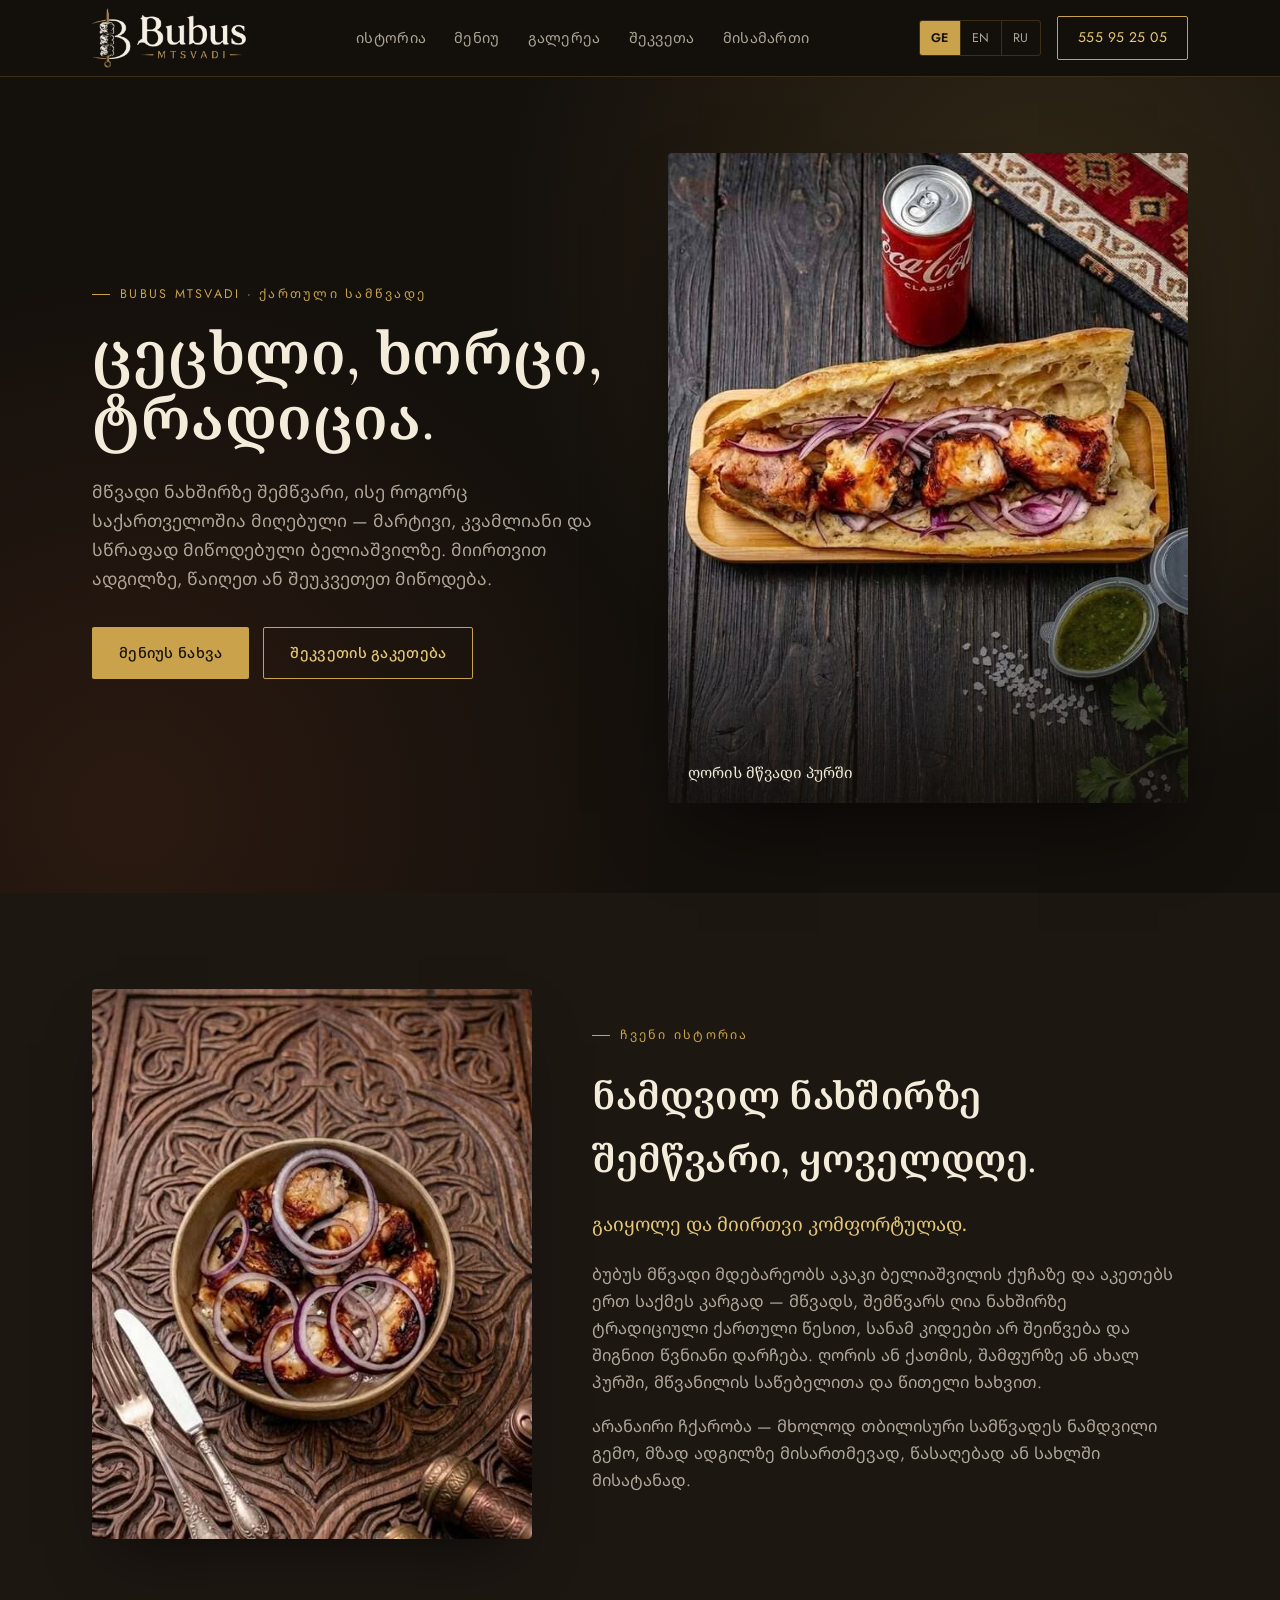
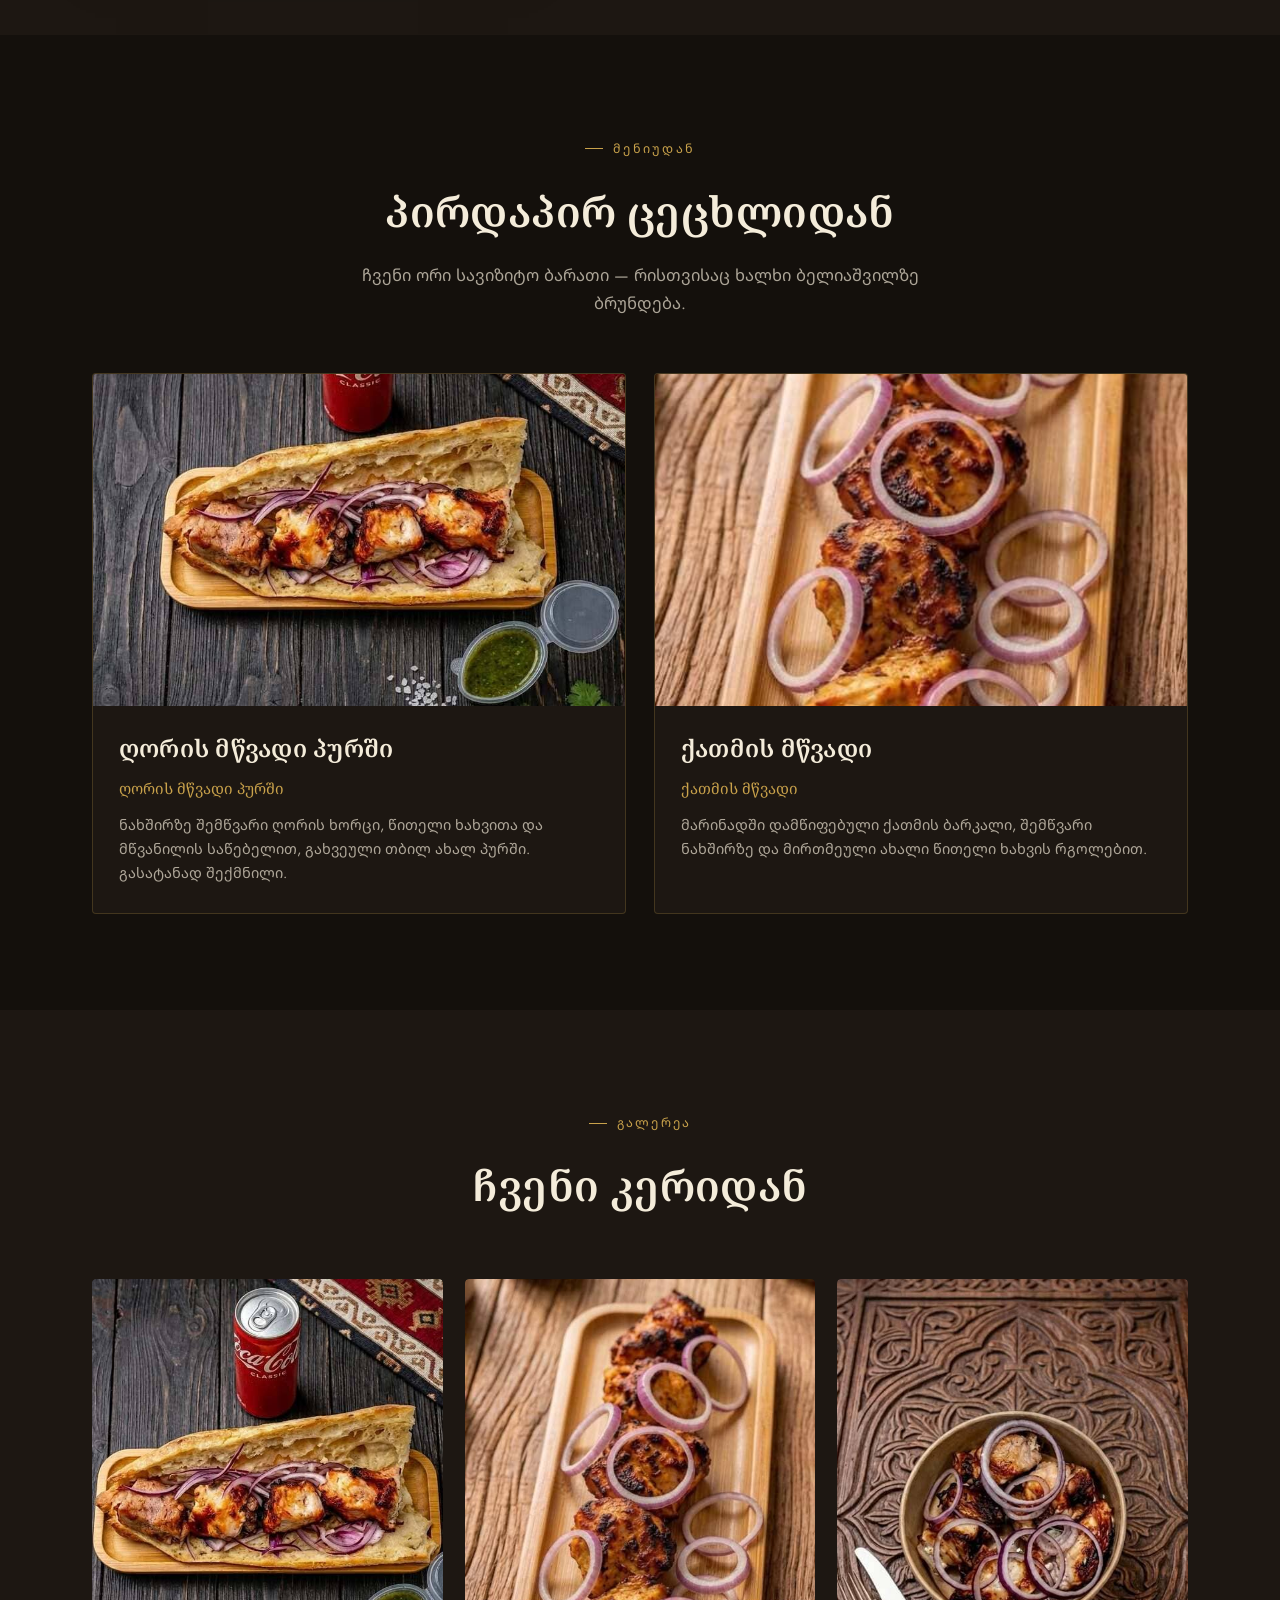
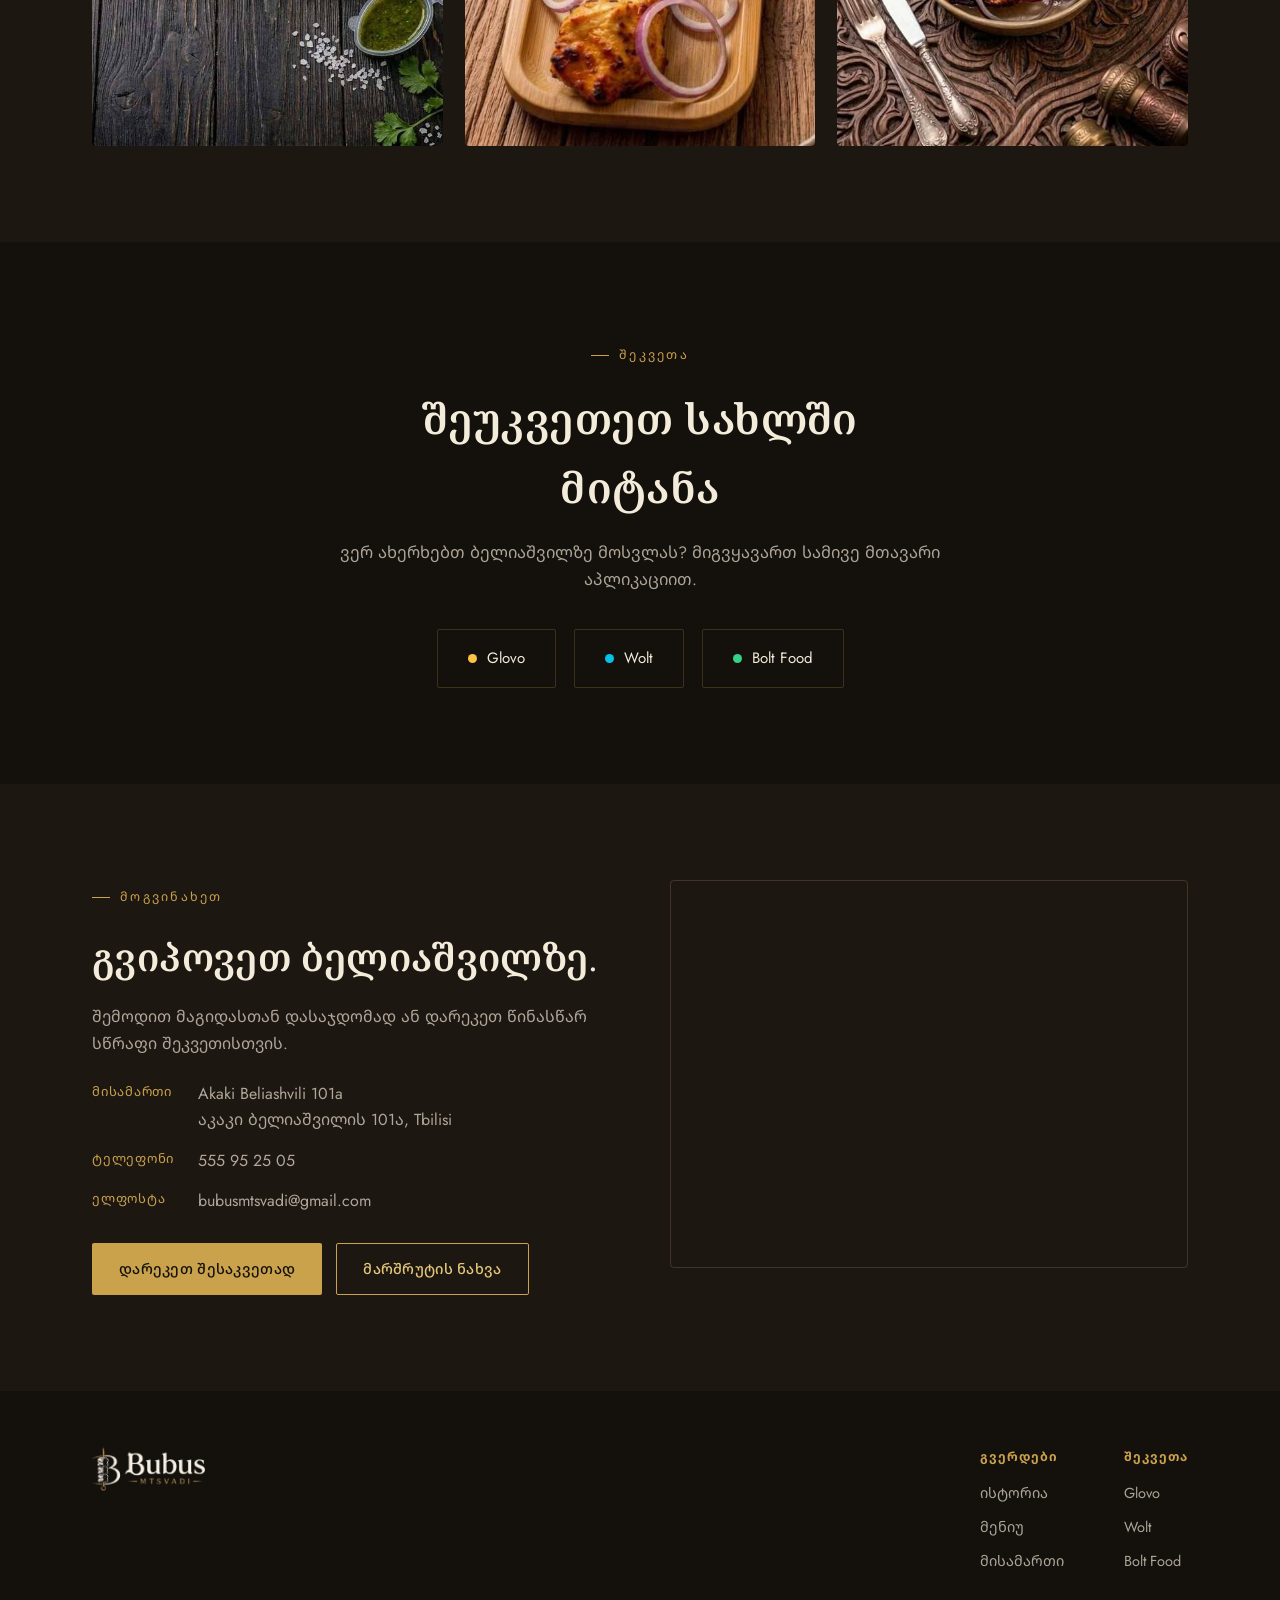
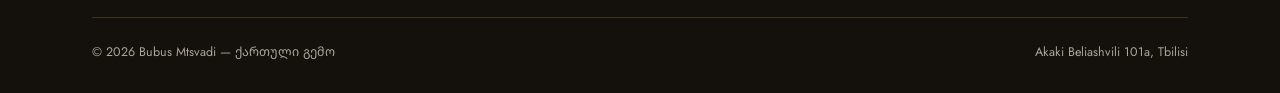
==== index.html @ 56046c8c "done changes 1" ====
<!DOCTYPE html>
<html lang="ka">
<head>
<meta charset="UTF-8">
<meta name="viewport" content="width=device-width, initial-scale=1.0">

<title>ბუბუს მწვადი — ქართული სამწვადე თბილისში | ბელიაშვილი</title>
<meta name="description" content="ბუბუს მწვადი — ნახშირზე შემწვარი ღორის და ქათმის მწვადი აკაკი ბელიაშვილის ქუჩაზე, თბილისში. შეკვეთა Glovo, Wolt და Bolt Food-ით.">
<link rel="canonical" href="https://bubusmtsvadi.ge/">

<!-- hreflang: tells Google which page serves which language for this business -->
<link rel="alternate" hreflang="ka" href="https://bubusmtsvadi.ge/">
<link rel="alternate" hreflang="en" href="https://bubusmtsvadi.ge/en.html">
<link rel="alternate" hreflang="ru" href="https://bubusmtsvadi.ge/ru.html">
<link rel="alternate" hreflang="x-default" href="https://bubusmtsvadi.ge/">

<meta property="og:type" content="restaurant">
<meta property="og:site_name" content="Bubus Mtsvadi">
<meta property="og:title" content="ბუბუს მწვადი — ქართული სამწვადე თბილისში | ბელიაშვილი">
<meta property="og:description" content="ბუბუს მწვადი — ნახშირზე შემწვარი ღორის და ქათმის მწვადი აკაკი ბელიაშვილის ქუჩაზე, თბილისში. შეკვეთა Glovo, Wolt და Bolt Food-ით.">
<meta property="og:image" content="images/mtsvadi-bread.jpg">
<meta property="og:url" content="https://bubusmtsvadi.ge/">
<meta property="og:locale" content="ka_GE">

<meta name="geo.region" content="GE-TB">
<meta name="geo.placename" content="Tbilisi">
<meta name="geo.position" content="41.772300;44.779673">
<meta name="ICBM" content="41.772300, 44.779673">

<link rel="preconnect" href="https://fonts.googleapis.com">
<link href="https://fonts.googleapis.com/css2?family=Cormorant+Garamond:ital,wght@0,400;0,500;0,600;1,500&family=Noto+Serif+Georgian:wght@400;600;700&family=Jost:wght@400;500;600&family=Noto+Sans+Georgian:wght@400;500;600&display=swap" rel="stylesheet">
<link rel="stylesheet" href="style.css">

<script type="application/ld+json">
{
  "@context": "https://schema.org",
  "@type": "Restaurant",
  "name": "Bubus Mtsvadi",
  "alternateName": ["ბუბუს მწვადი", "Бубус Мцвади"],
  "image": "images/mtsvadi-bread.jpg",
  "logo": "images/logo-dark.png",
  "servesCuisine": "Georgian",
  "priceRange": "$$",
  "telephone": "+995555952505",
  "email": "bubusmtsvadi@gmail.com",
  "address": {
    "@type": "PostalAddress",
    "streetAddress": "Akaki Beliashvili 101a",
    "addressLocality": "Tbilisi",
    "addressCountry": "GE"
  },
  "geo": {
    "@type": "GeoCoordinates",
    "latitude": 41.772300,
    "longitude": 44.779673
  },
  "hasMap": "https://maps.app.goo.gl/jyAPs7F5S4fDX3fc8",
  "menu": "https://bubusmtsvadi.ge/#menu",
  "acceptsReservations": "True",
  "inLanguage": "ka"
}
</script>
</head>
<body>

<header>
  <nav>
    <div class="brand">
      <img src="images/logo-dark.png" alt="Bubus Mtsvadi">
    </div>
    <div class="nav-links">
      <a href="#story">ისტორია</a>
      <a href="#menu">მენიუ</a>
      <a href="#gallery">გალერეა</a>
      <a href="#delivery">შეკვეთა</a>
      <a href="#visit">მისამართი</a>
    </div>
    <div class="nav-right">
      <div class="lang-switch" role="group" aria-label="Language">
        <a href="index.html" class="active">GE</a>
        <a href="en.html" class="">EN</a>
        <a href="ru.html" class="">RU</a>
      </div>
      <a href="tel:+995555952505" class="nav-phone">555 95 25 05</a>
    </div>
  </nav>
</header>

<section class="hero">
  <div class="wrap hero-inner">
    <div>
      <span class="eyebrow">Bubus Mtsvadi · ქართული სამწვადე</span>
      <h1>ცეცხლი, ხორცი,<br>ტრადიცია.</h1>
      <p class="lead">მწვადი ნახშირზე შემწვარი, ისე როგორც საქართველოშია მიღებული — მარტივი, კვამლიანი და სწრაფად მიწოდებული ბელიაშვილზე. მიირთვით ადგილზე, წაიღეთ ან შეუკვეთეთ მიწოდება.</p>
      <div class="hero-actions">
        <a href="#menu" class="btn btn-primary">მენიუს ნახვა</a>
        <a href="#delivery" class="btn btn-ghost">შეკვეთის გაკეთება</a>
      </div>
    </div>
    <div class="hero-photo">
      <img src="images/mtsvadi-bread.jpg" alt="Pork mtsvadi served in fresh bread with herb sauce">
      <div class="cap">ღორის მწვადი პურში</div>
    </div>
  </div>
</section>

<section class="story" id="story">
  <div class="wrap story-inner">
    <div class="story-art">
      <img src="images/mtsvadi-bowl.jpg" alt="Grilled mtsvadi served with red onion">
    </div>
    <div class="story-text">
      <span class="eyebrow">ჩვენი ისტორია</span>
      <h2 style="font-size:clamp(28px,3.2vw,38px); margin-bottom:18px;">ნამდვილ ნახშირზე შემწვარი, ყოველდღე.</h2>
      <p class="ka-line">გაიყოლე და მიირთვი კომფორტულად.</p>
      <p>ბუბუს მწვადი მდებარეობს აკაკი ბელიაშვილის ქუჩაზე და აკეთებს ერთ საქმეს კარგად — მწვადს, შემწვარს ღია ნახშირზე ტრადიციული ქართული წესით, სანამ კიდეები არ შეიწვება და შიგნით წვნიანი დარჩება. ღორის ან ქათმის, შამფურზე ან ახალ პურში, მწვანილის საწებელითა და წითელი ხახვით.</p>
      <p>არანაირი ჩქარობა — მხოლოდ თბილისური სამწვადეს ნამდვილი გემო, მზად ადგილზე მისართმევად, წასაღებად ან სახლში მისატანად.</p>
    </div>
  </div>
</section>

<section id="menu">
  <div class="wrap">
    <div class="section-head">
      <span class="eyebrow">მენიუდან</span>
      <h2>პირდაპირ ცეცხლიდან</h2>
      <p>ჩვენი ორი სავიზიტო ბარათი — რისთვისაც ხალხი ბელიაშვილზე ბრუნდება.</p>
    </div>
    <div class="menu-grid">
      <div class="menu-card">
        <img src="images/mtsvadi-bread.jpg" alt="Pork mtsvadi in fresh bread">
        <div class="menu-card-body">
          <h3>ღორის მწვადი პურში</h3>
          <span class="ka">ღორის მწვადი პურში</span>
          <p>ნახშირზე შემწვარი ღორის ხორცი, წითელი ხახვითა და მწვანილის საწებელით, გახვეული თბილ ახალ პურში. გასატანად შექმნილი.</p>
        </div>
      </div>
      <div class="menu-card">
        <img src="images/mtsvadi-platter.jpg" alt="Chicken mtsvadi platter with red onion">
        <div class="menu-card-body">
          <h3>ქათმის მწვადი</h3>
          <span class="ka">ქათმის მწვადი</span>
          <p>მარინადში დამწიფებული ქათმის ბარკალი, შემწვარი ნახშირზე და მირთმეული ახალი წითელი ხახვის რგოლებით.</p>
        </div>
      </div>
    </div>
  </div>
</section>

<section class="gallery" id="gallery">
  <div class="wrap">
    <div class="section-head">
      <span class="eyebrow">გალერეა</span>
      <h2>ჩვენი კერიდან</h2>
    </div>
    <div class="gallery-grid">
      <a href="images/mtsvadi-bread.jpg" target="_blank" rel="noopener"><img src="images/mtsvadi-bread.jpg" alt="Pork mtsvadi sandwich"></a>
      <a href="images/mtsvadi-platter.jpg" target="_blank" rel="noopener"><img src="images/mtsvadi-platter.jpg" alt="Chicken mtsvadi platter"></a>
      <a href="images/mtsvadi-bowl.jpg" target="_blank" rel="noopener"><img src="images/mtsvadi-bowl.jpg" alt="Mtsvadi bowl with red onion"></a>
    </div>
  </div>
</section>

<section id="delivery">
  <div class="wrap delivery-inner">
    <div class="section-head" style="margin-bottom:0;">
      <span class="eyebrow">შეკვეთა</span>
      <h2>შეუკვეთეთ სახლში მიტანა</h2>
      <p>ვერ ახერხებთ ბელიაშვილზე მოსვლას? მიგვყავართ სამივე მთავარი აპლიკაციით.</p>
    </div>
    <div class="delivery-apps">
      <a target="_blank" href="https://glovoapp.com/ka/ge/tbilisi/stores/bubus-mtsvadi-tbi" class="app-btn"><span class="app-dot dot-glovo"></span>Glovo</a>
      <a target="_blank" href="https://wolt.com/ka/geo/tbilisi/restaurant/bubu-s-mtsvadi" class="app-btn"><span class="app-dot dot-wolt"></span>Wolt</a>
      <a target="_blank" href="https://food.bolt.eu/ka-ge/15-tbilisi/p/1012716-bubus-mcvadi" class="app-btn"><span class="app-dot dot-bolt"></span>Bolt Food</a>
    </div>
  </div>
</section>

<section class="visit" id="visit">
  <div class="wrap visit-inner">
    <div class="visit-details">
      <span class="eyebrow">მოგვინახეთ</span>
      <h2 style="font-size:clamp(28px,3.2vw,38px);">გვიპოვეთ ბელიაშვილზე.</h2>
      <p style="margin-top:14px; color:var(--cream-dim);">შემოდით მაგიდასთან დასაჯდომად ან დარეკეთ წინასწარ სწრაფი შეკვეთისთვის.</p>
      <dl>
        <dt>მისამართი</dt>
        <dd>Akaki Beliashvili 101a<br>აკაკი ბელიაშვილის 101ა, Tbilisi</dd>
        <dt>ტელეფონი</dt>
        <dd>555 95 25 05</dd>
        <dt>ელფოსტა</dt>
        <dd>bubusmtsvadi@gmail.com</dd>
      </dl>
      <div class="hero-actions" style="margin-top:28px;">
        <a href="tel:+995555952505" class="btn btn-primary">დარეკეთ შესაკვეთად</a>
        <a href="https://www.google.com/maps/dir/?api=1&destination=41.771982274350364,44.77971989717801" target="_blank" rel="noopener" class="btn btn-ghost">მარშრუტის ნახვა</a>
      </div>
    </div>
    <div class="map-block">
      <iframe src="https://www.google.com/maps?q=41.771982274350364,44.77971989717801&hl=ka&z=16&output=embed" loading="lazy" referrerpolicy="no-referrer-when-downgrade" title="Bubus Mtsvadi location on Akaki Beliashvili, Tbilisi"></iframe>
    </div>
  </div>
</section>

<footer>
  <div class="wrap">
    <div class="footer-top">
      <div class="footer-brand">
        <img src="images/logo-dark.png" alt="Bubus Mtsvadi">
      </div>
      <div class="footer-cols">
        <div class="footer-col">
          <h4>გვერდები</h4>
          <a href="#story">ისტორია</a>
          <a href="#menu">მენიუ</a>
          <a href="#visit">მისამართი</a>
        </div>
        <div class="footer-col">
          <h4>შეკვეთა</h4>
          <a target="_blank" href="https://glovoapp.com/ka/ge/tbilisi/stores/bubus-mtsvadi-tbi">Glovo</a>
          <a target="_blank" href="https://wolt.com/ka/geo/tbilisi/restaurant/bubu-s-mtsvadi">Wolt</a>
          <a target="_blank" href="https://food.bolt.eu/ka-ge/15-tbilisi/p/1012716-bubus-mcvadi">Bolt Food</a>
        </div>
      </div>
    </div>
    <div class="footer-bottom">
      <span>© 2026 Bubus Mtsvadi — ქართული გემო</span>
      <span>Akaki Beliashvili 101a, Tbilisi</span>
    </div>
  </div>
</footer>

</body>
</html>
---- style.css ----
:root {
  --ink: #14100C;
  --char: #1D1712;
  --char-2: #241C15;
  --gold: #C9A24B;
  --gold-light: #E4C878;
  --ember: #B4542E;
  --cream: #F4ECDA;
  --cream-dim: rgba(244,236,218,0.68);
  --line: rgba(201,162,75,0.22);
}

* { margin: 0; padding: 0; box-sizing: border-box; }
html { scroll-behavior: smooth; }

body {
  background: var(--ink);
  color: var(--cream);
  font-family: 'Jost', 'Noto Sans Georgian', sans-serif;
  line-height: 1.65;
  overflow-x: hidden;
}

h1, h2, h3, .serif {
  font-family: 'Cormorant Garamond', 'Noto Serif Georgian', serif;
  font-weight: 600;
  letter-spacing: 0.01em;
}

a { color: inherit; text-decoration: none; }
img { display: block; max-width: 100%; }

.wrap { max-width: 1160px; margin: 0 auto; padding: 0 32px; }

/* ---------- Nav ---------- */
header {
  position: sticky;
  top: 0;
  z-index: 60;
  background: rgba(20,16,12,0.86);
  backdrop-filter: blur(8px);
  border-bottom: 1px solid var(--line);
}
nav {
  max-width: 1160px;
  margin: 0 auto;
  padding: 8px 32px;
  display: flex;
  align-items: center;
  justify-content: space-between;
  gap: 16px;
}
.brand { display: flex; align-items: center; gap: 10px; }
.brand img { height:60px; width: auto; }
.nav-links {
  display: flex;
  gap: 28px;
  font-size: 14.5px;
  letter-spacing: 0.02em;
}
.nav-links a { position: relative; padding: 4px 0; color: var(--cream-dim); transition: color 0.2s ease; }
.nav-links a:hover { color: var(--gold-light); }
.nav-right { display: flex; align-items: center; gap: 16px; }
.nav-phone {
  border: 1px solid var(--gold);
  color: var(--gold-light);
  padding: 9px 20px;
  border-radius: 2px;
  font-size: 14px;
  letter-spacing: 0.03em;
  white-space: nowrap;
  transition: background 0.2s ease, color 0.2s ease;
}
.nav-phone:hover { background: var(--gold); color: var(--ink); }

.lang-switch {
  display: flex;
  border: 1px solid var(--line);
  border-radius: 3px;
  overflow: hidden;
}
.lang-switch a {
  color: var(--cream-dim);
  font-family: 'Jost', sans-serif;
  font-size: 12.5px;
  letter-spacing: 0.04em;
  padding: 7px 11px;
  transition: background 0.2s ease, color 0.2s ease;
}
.lang-switch a + a { border-left: 1px solid var(--line); }
.lang-switch a.active { background: var(--gold); color: var(--ink); font-weight: 600; }
.lang-switch a:hover:not(.active) { color: var(--gold-light); }

/* ---------- Hero ---------- */
.hero {
  position: relative;
  padding: 76px 0 90px;
  background:
    radial-gradient(circle at 82% 20%, rgba(201,162,75,0.16), transparent 45%),
    radial-gradient(circle at 10% 90%, rgba(180,84,46,0.14), transparent 40%);
}
.hero-inner {
  display: grid;
  grid-template-columns: 1fr 1fr;
  gap: 56px;
  align-items: center;
}
.eyebrow {
  display: inline-flex;
  align-items: center;
  gap: 10px;
  font-size: 12.5px;
  letter-spacing: 0.18em;
  text-transform: uppercase;
  color: var(--gold);
  margin-bottom: 20px;
}
.eyebrow::before { content:""; width: 18px; height: 1px; background: var(--gold); }
.hero h1 {
  font-size: clamp(38px, 4.6vw, 60px);
  line-height: 1.1;
  color: var(--cream);
}
.hero p.lead {
  margin-top: 24px;
  font-size: 17.5px;
  max-width: 46ch;
  color: var(--cream-dim);
}
.hero-actions { margin-top: 34px; display: flex; gap: 14px; flex-wrap: wrap; }
.btn {
  display: inline-flex;
  align-items: center;
  gap: 8px;
  padding: 13px 26px;
  border-radius: 2px;
  font-weight: 500;
  font-size: 14.5px;
  letter-spacing: 0.02em;
  transition: transform 0.2s ease, box-shadow 0.2s ease, background 0.2s ease;
  border: 1px solid transparent;
  cursor: pointer;
}
.btn-primary { background: var(--gold); color: var(--ink); }
.btn-primary:hover { background: var(--gold-light); transform: translateY(-2px); }
.btn-ghost { border-color: var(--gold); color: var(--gold-light); }
.btn-ghost:hover { background: rgba(201,162,75,0.1); }

.hero-photo {
  position: relative;
  border-radius: 4px;
  overflow: hidden;
  box-shadow: 0 40px 80px -30px rgba(0,0,0,0.7);
}
.hero-photo img { width: 100%; height: 100%; object-fit: cover; aspect-ratio: 4/5; }
.hero-photo::after {
  content: "";
  position: absolute; inset: 0;
  background: linear-gradient(180deg, transparent 55%, rgba(20,16,12,0.75) 100%);
}
.hero-photo .cap {
  position: absolute; left: 20px; bottom: 18px; z-index: 2;
  font-family: 'Noto Serif Georgian', serif; font-size: 15px; color: var(--cream);
}

/* ---------- Sections shared ---------- */
section { padding: 96px 0; }
.section-head { max-width: 600px; margin: 0 auto 56px; text-align: center; }
.section-head .eyebrow { justify-content: center; }
.section-head h2 { font-size: clamp(30px, 3.6vw, 42px); }
.section-head p { margin-top: 14px; color: var(--cream-dim); font-size: 16.5px; }

/* ---------- Story ---------- */
.story { background: var(--char); }
.story-inner { display: grid; grid-template-columns: 0.85fr 1.15fr; gap: 60px; align-items: center; }
.story-art { border-radius: 4px; overflow: hidden; box-shadow: 0 30px 60px -24px rgba(0,0,0,0.6); }
.story-art img { width: 100%; aspect-ratio: 4/5; object-fit: cover; }
.story-text p { color: var(--cream-dim); margin-bottom: 16px; font-size: 16.5px; }
.story-text .ka-line { font-family: 'Noto Serif Georgian', serif; color: var(--gold-light); font-size: 19px; margin-bottom: 20px; }

/* ---------- Menu ---------- */
.menu-grid { display: grid; grid-template-columns: repeat(2, 1fr); gap: 28px; }
.menu-card {
  background: var(--char);
  border: 1px solid var(--line);
  border-radius: 4px;
  overflow: hidden;
  transition: transform 0.25s ease, border-color 0.25s ease;
}
.menu-card:hover { transform: translateY(-5px); border-color: var(--gold); }
.menu-card img { width: 100%; aspect-ratio: 16/10; object-fit: cover; }
.menu-card-body { padding: 24px 26px 28px; }
.menu-card h3 { font-size: 24px; color: var(--cream); margin-bottom: 6px; }
.menu-card .ka { font-family: 'Noto Serif Georgian', serif; color: var(--gold); font-size: 15px; margin-bottom: 12px; display: block; }
.menu-card p { font-size: 14.5px; color: var(--cream-dim); }

/* ---------- Gallery ---------- */
.gallery { background: var(--char); }
.gallery-grid { display: grid; grid-template-columns: repeat(3, 1fr); gap: 22px; }
.gallery-grid img { width: 100%; aspect-ratio: 3/4; object-fit: cover; border-radius: 4px; transition: transform 0.35s ease; }
.gallery-grid a { overflow: hidden; border-radius: 4px; display: block; }
.gallery-grid a:hover img { transform: scale(1.05); }

/* ---------- Delivery ---------- */
.delivery-inner { text-align: center; }
.delivery-apps { display: flex; justify-content: center; gap: 18px; flex-wrap: wrap; margin-top: 36px; }
.app-btn {
  display: flex; align-items: center; gap: 10px;
  padding: 16px 30px;
  border: 1px solid var(--line);
  border-radius: 2px;
  font-size: 15px;
  transition: border-color 0.2s ease, background 0.2s ease;
}
.app-btn:hover { border-color: var(--gold); background: rgba(201,162,75,0.06); }
.app-dot { width: 9px; height: 9px; border-radius: 50%; }
.dot-glovo { background: #FFC244; }
.dot-wolt { background: #00C2E8; }
.dot-bolt { background: #34D186; }

/* ---------- Visit ---------- */
.visit { background: var(--char); }
.visit-inner { display: grid; grid-template-columns: 1fr 1fr; gap: 60px; }
.visit-details dl { display: grid; grid-template-columns: auto 1fr; gap: 14px 24px; margin-top: 24px; }
.visit-details dt { color: var(--gold); font-size: 13px; text-transform: uppercase; letter-spacing: 0.06em; }
.visit-details dd { color: var(--cream-dim); }
.map-block {
  border-radius: 4px;
  overflow: hidden;
  aspect-ratio: 4/3;
  border: 1px solid var(--line);
  filter: grayscale(0.35) contrast(1.05);
}
.map-block iframe { width: 100%; height: 100%; border: 0; display: block; }

/* ---------- Footer ---------- */
footer { padding: 56px 0 30px; }
.footer-top {
  display: flex; justify-content: space-between; align-items: flex-start;
  flex-wrap: wrap; gap: 30px; padding-bottom: 34px;
  border-bottom: 1px solid var(--line);
}
.footer-brand { display: flex; align-items: center; gap: 12px; }
.footer-brand img { height: 44px; }
.footer-cols { display: flex; gap: 60px; }
.footer-col h4 { font-size: 12.5px; text-transform: uppercase; letter-spacing: 0.08em; color: var(--gold); margin-bottom: 14px; }
.footer-col a { display: block; font-size: 14.5px; margin-bottom: 10px; color: var(--cream-dim); }
.footer-col a:hover { color: var(--cream); }
.footer-bottom { padding-top: 24px; font-size: 12.5px; color: var(--cream-dim); display: flex; justify-content: space-between; flex-wrap: wrap; gap: 10px; }

@media (max-width: 860px) {
  .nav-links { display: none; }
  .hero-inner, .story-inner, .visit-inner { grid-template-columns: 1fr; }
  .menu-grid { grid-template-columns: 1fr; }
  .gallery-grid { grid-template-columns: repeat(2, 1fr); }
  section { padding: 68px 0; }
  .footer-top { flex-direction: column; }
  .nav-phone { display: none; }
}

@media (prefers-reduced-motion: reduce) {
  * { transition: none !important; scroll-behavior: auto !important; }
}

a:focus-visible, button:focus-visible { outline: 2px solid var(--gold); outline-offset: 3px; }
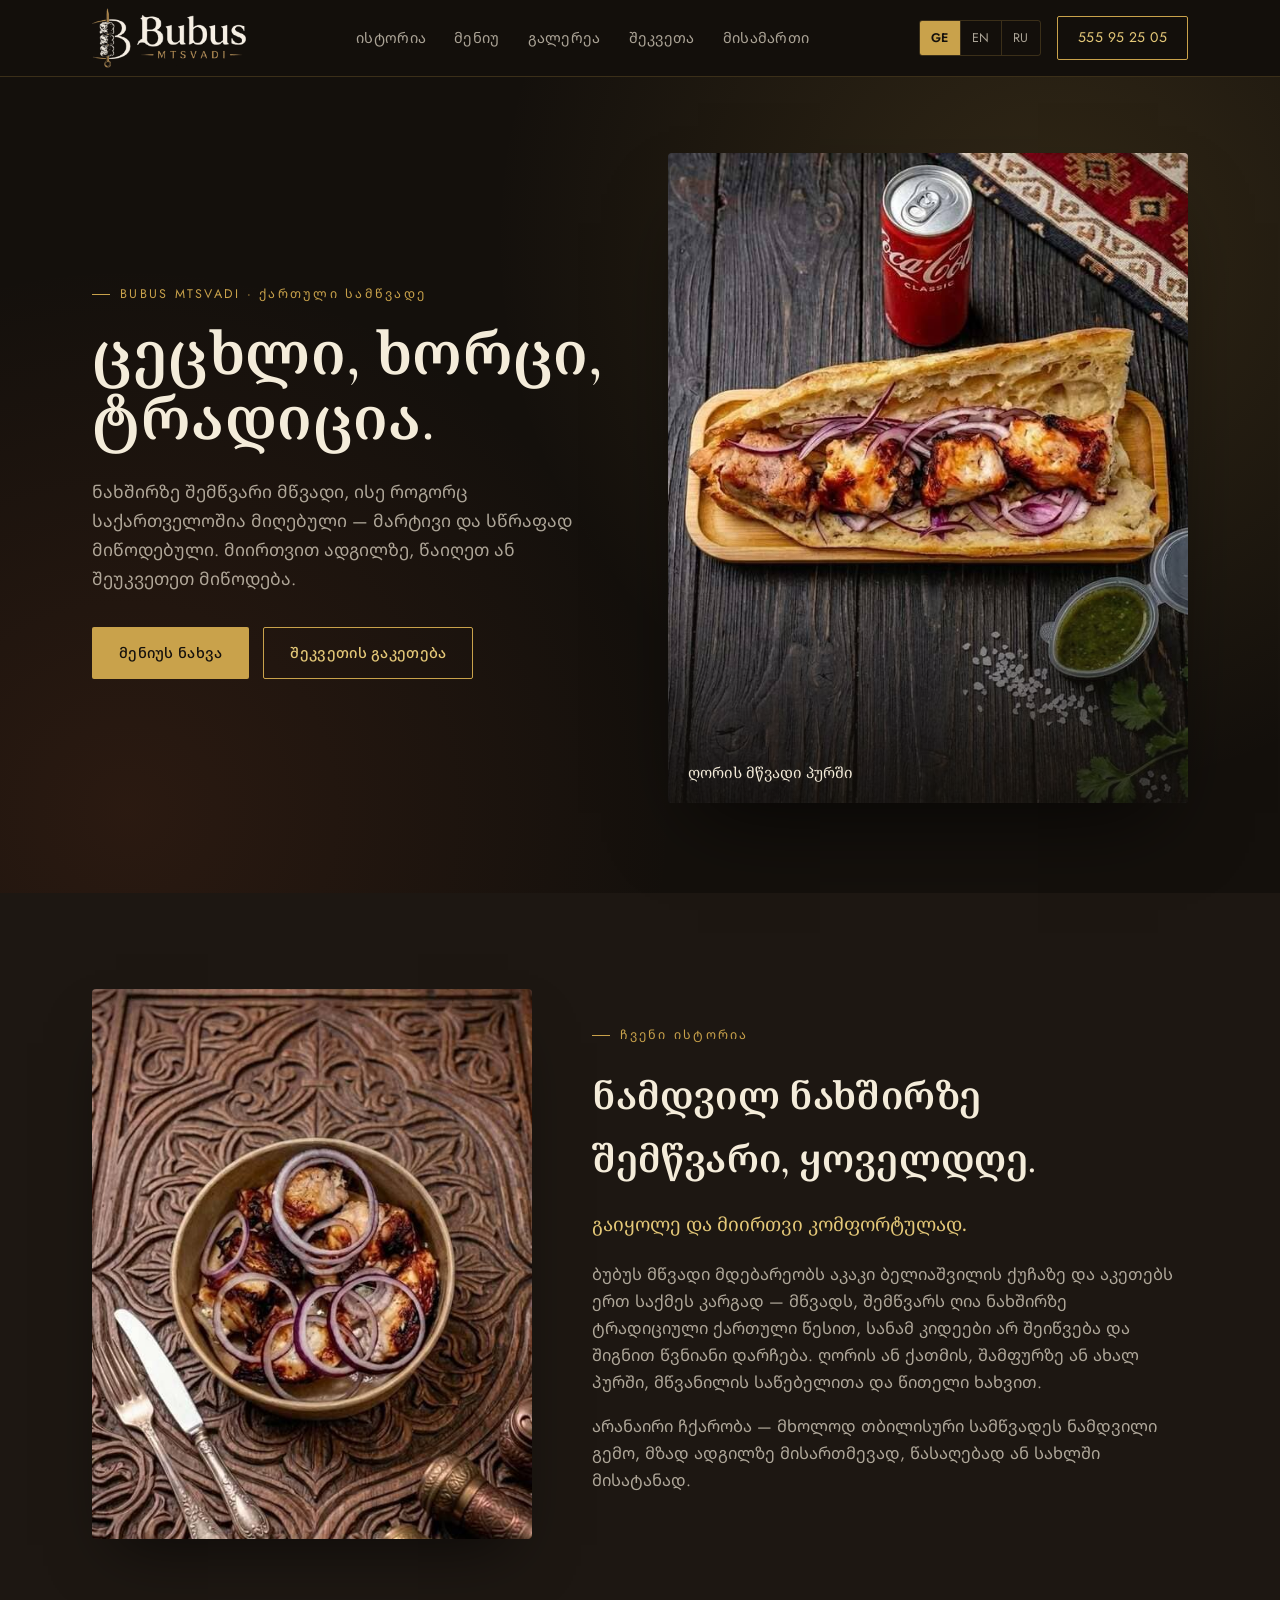
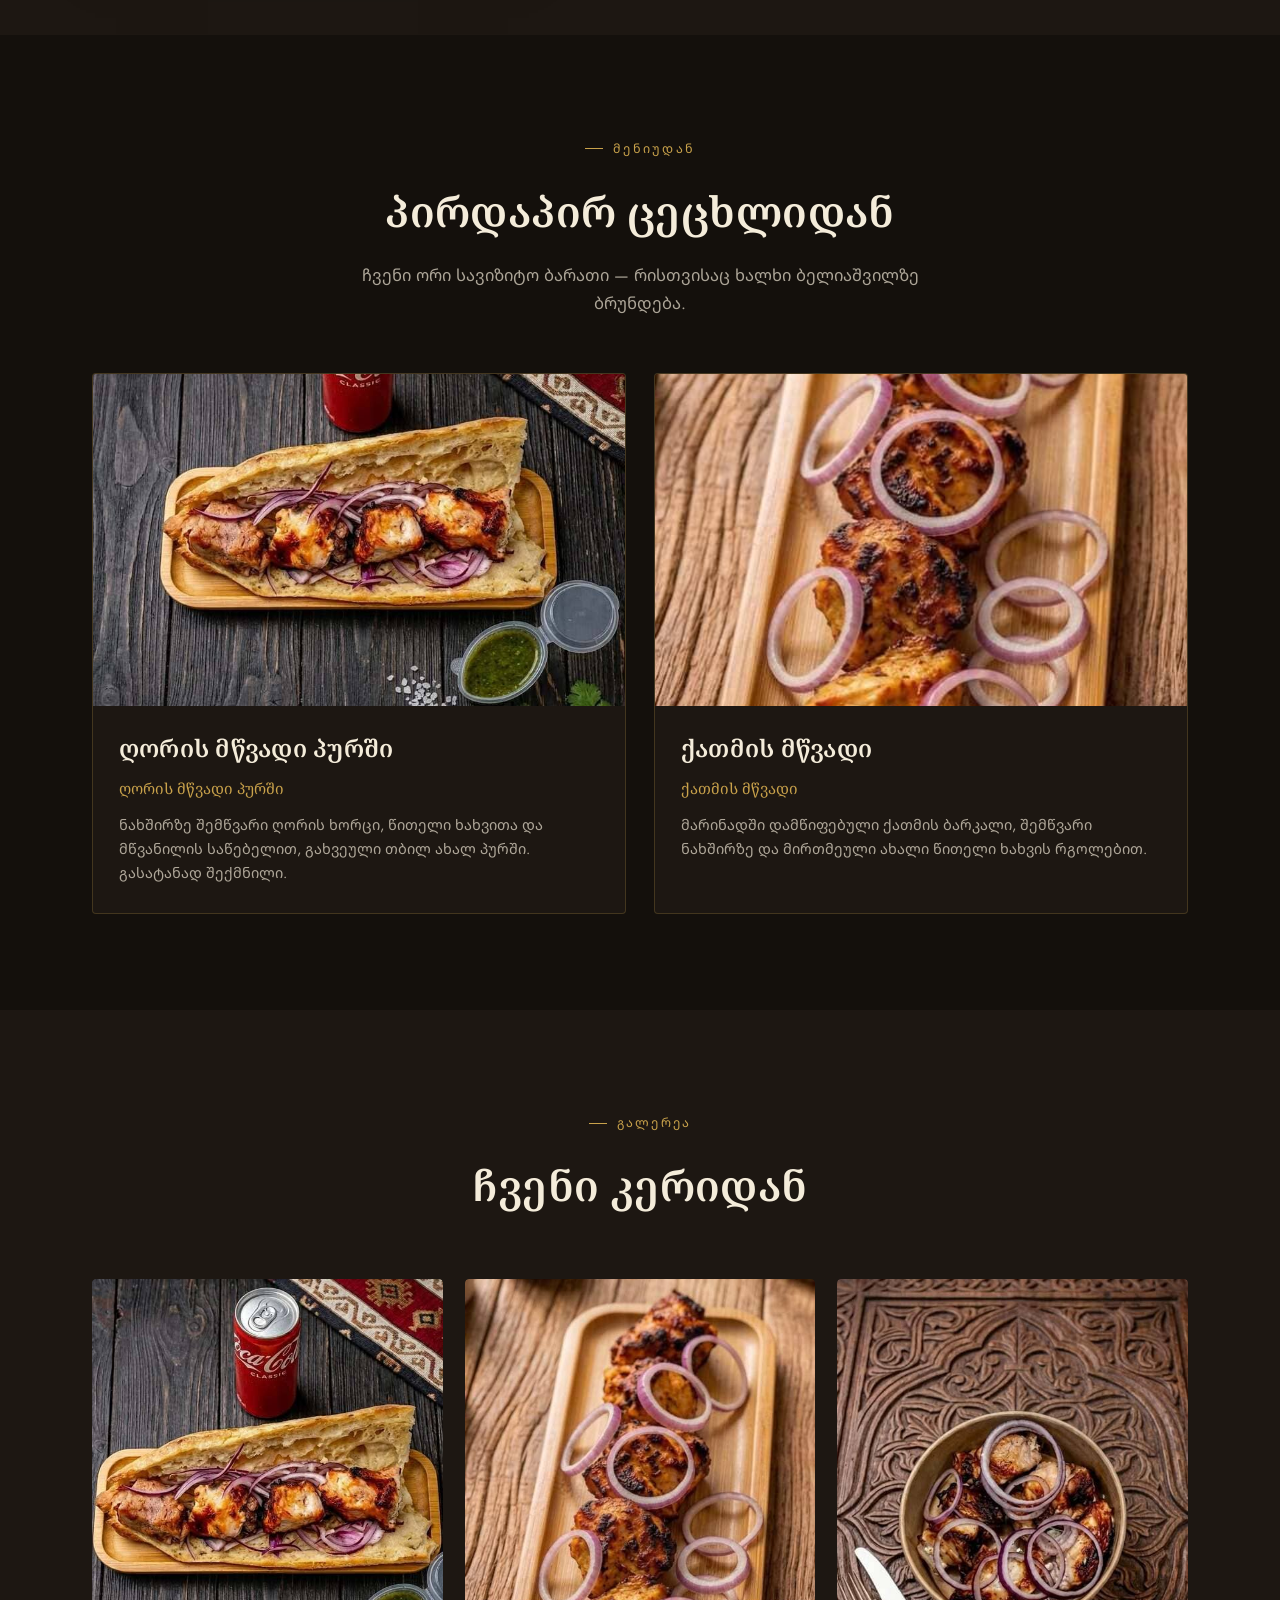
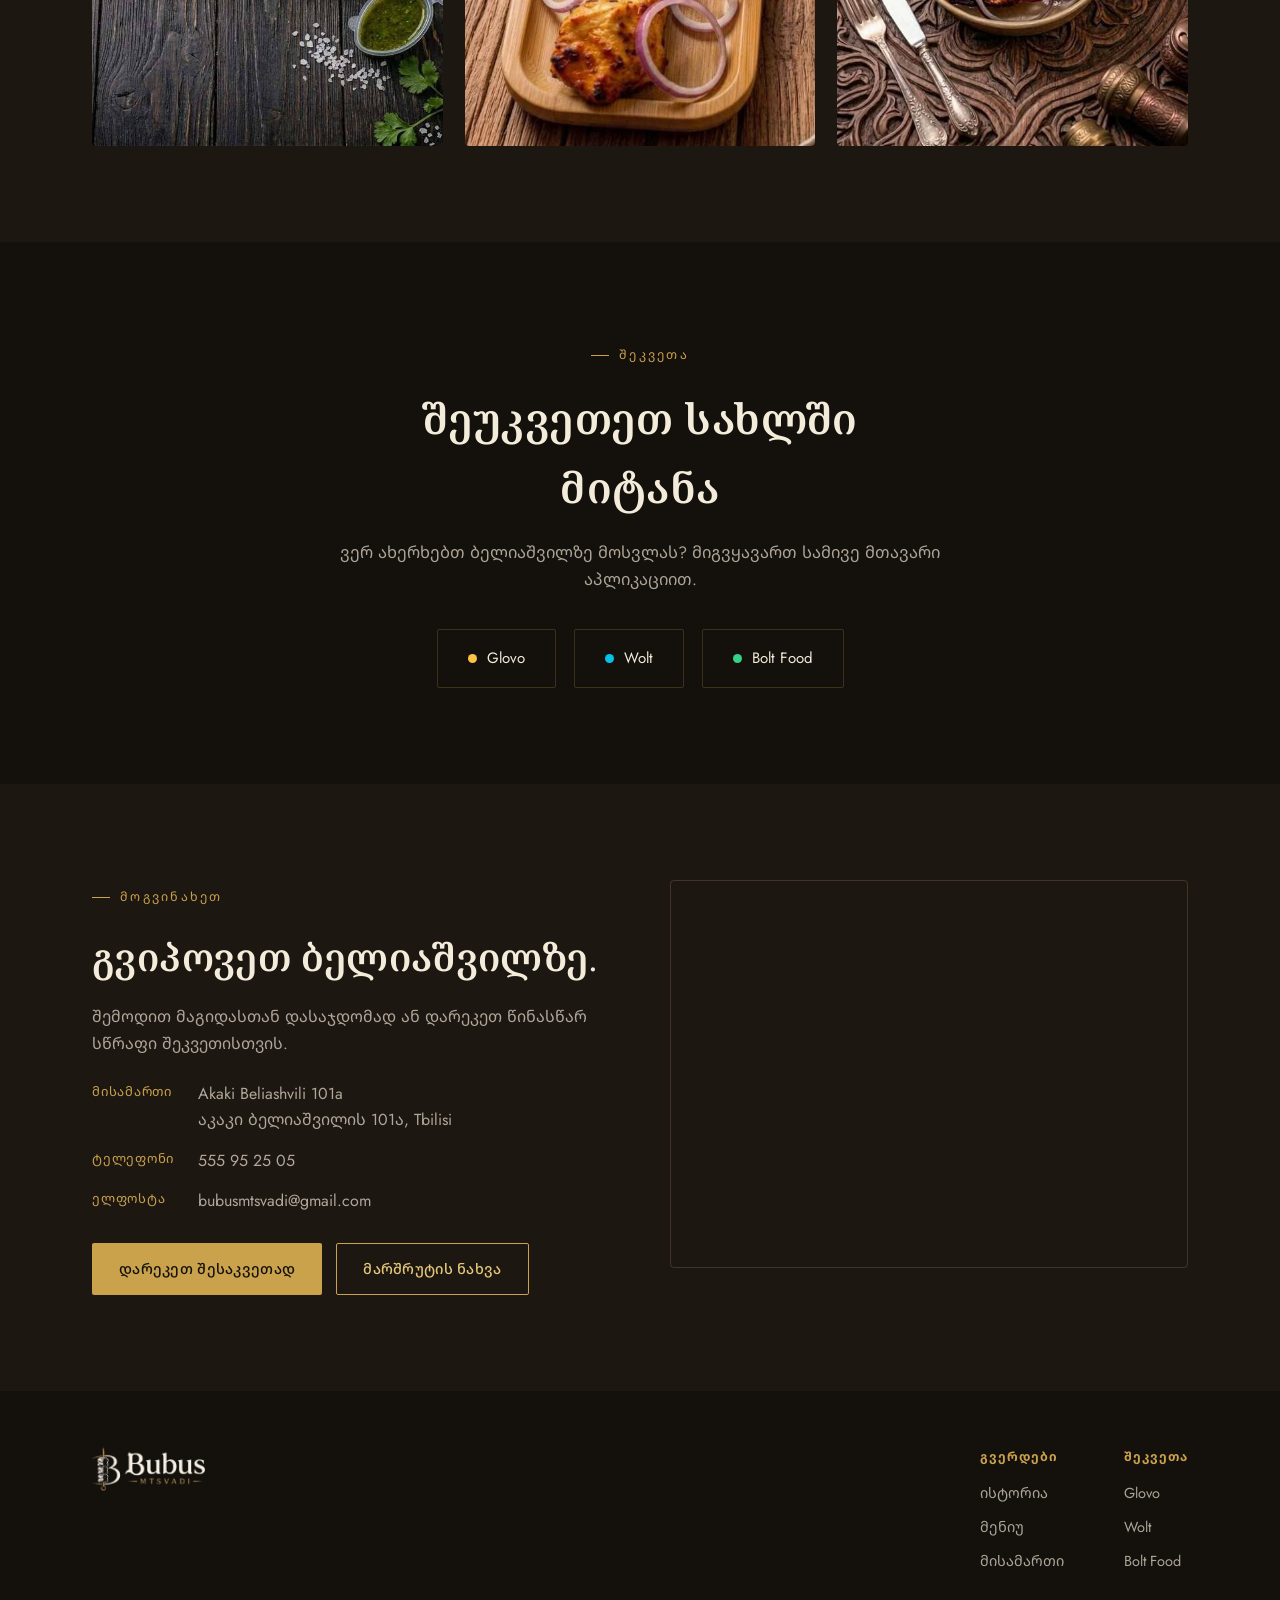
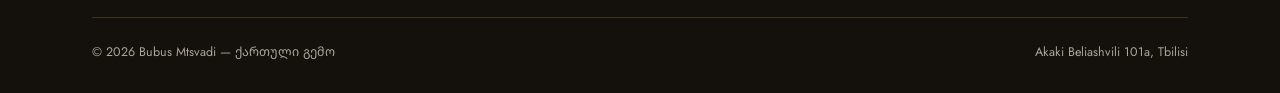
==== commit fb97324c: "++" ====
--- a/index.html
+++ b/index.html
@@ -4,8 +4,8 @@
 <meta charset="UTF-8">
 <meta name="viewport" content="width=device-width, initial-scale=1.0">
 
-<title>ბუბუს მწვადი — ქართული სამწვადე თბილისში | ბელიაშვილი</title>
-<meta name="description" content="ბუბუს მწვადი — ნახშირზე შემწვარი ღორის და ქათმის მწვადი აკაკი ბელიაშვილის ქუჩაზე, თბილისში. შეკვეთა Glovo, Wolt და Bolt Food-ით.">
+<title>ბუბუს მწვადი თბილისში — ქართული სამწვადე ბელიაშვილზე</title>
+<meta name="description" content="ბუბუს მწვადი — ქართულად მომზადებული მწვადი თბილისში, აკაკი ბელიაშვილის ქუჩაზე. ნახშირზე შემწვარი ღორის და ქათმის მწვადი, ადგილზე ჭამა და მიწოდება Glovo, Wolt და Bolt Food-ით.">
 <link rel="canonical" href="https://bubusmtsvadi.ge/">
 
 <!-- hreflang: tells Google which page serves which language for this business -->
@@ -16,8 +16,8 @@
 
 <meta property="og:type" content="restaurant">
 <meta property="og:site_name" content="Bubus Mtsvadi">
-<meta property="og:title" content="ბუბუს მწვადი — ქართული სამწვადე თბილისში | ბელიაშვილი">
-<meta property="og:description" content="ბუბუს მწვადი — ნახშირზე შემწვარი ღორის და ქათმის მწვადი აკაკი ბელიაშვილის ქუჩაზე, თბილისში. შეკვეთა Glovo, Wolt და Bolt Food-ით.">
+<meta property="og:title" content="ბუბუს მწვადი თბილისში — ქართული სამწვადე ბელიაშვილზე">
+<meta property="og:description" content="ბუბუს მწვადი — ქართულად მომზადებული მწვადი თბილისში, აკაკი ბელიაშვილის ქუჩაზე. ნახშირზე შემწვარი ღორის და ქათმის მწვადი, ადგილზე ჭამა და მიწოდება Glovo, Wolt და Bolt Food-ით.">
 <meta property="og:image" content="images/mtsvadi-bread.jpg">
 <meta property="og:url" content="https://bubusmtsvadi.ge/">
 <meta property="og:locale" content="ka_GE">
@@ -35,11 +35,13 @@
 {
   "@context": "https://schema.org",
   "@type": "Restaurant",
+  "@id": "https://bubusmtsvadi.ge/#restaurant",
   "name": "Bubus Mtsvadi",
+  "url": "https://bubusmtsvadi.ge/",
   "alternateName": ["ბუბუს მწვადი", "Бубус Мцвади"],
   "image": "images/mtsvadi-bread.jpg",
   "logo": "images/logo-dark.png",
-  "servesCuisine": "Georgian",
+  "servesCuisine": ["Georgian cuisine", "Charcoal-grilled mtsvadi"],
   "priceRange": "$$",
   "telephone": "+995555952505",
   "email": "bubusmtsvadi@gmail.com",
@@ -56,18 +58,41 @@
   },
   "hasMap": "https://maps.app.goo.gl/jyAPs7F5S4fDX3fc8",
   "menu": "https://bubusmtsvadi.ge/#menu",
-  "acceptsReservations": "True",
+  "acceptsReservations": true,
+  "openingHoursSpecification": [{
+    "@type": "OpeningHoursSpecification",
+    "dayOfWeek": [
+      "Monday",
+      "Tuesday",
+      "Wednesday",
+      "Thursday",
+      "Friday",
+      "Saturday",
+      "Sunday"
+    ],
+    "opens": "10:00",
+    "closes": "23:00"
+  }],
   "inLanguage": "ka"
 }
 </script>
+<!-- Google tag (gtag.js) -->
+<script async src="https://www.googletagmanager.com/gtag/js?id=G-5BJ2S99Y8P"></script>
+<script>
+  window.dataLayer = window.dataLayer || [];
+  function gtag(){dataLayer.push(arguments);}
+  gtag('js', new Date());
+
+  gtag('config', 'G-5BJ2S99Y8P');
+</script>
 </head>
-<body>
+<body class="home" id="home">
 
 <header>
   <nav>
-    <div class="brand">
+    <a href="#home" class="brand">
       <img src="images/logo-dark.png" alt="Bubus Mtsvadi">
-    </div>
+    </a>
     <div class="nav-links">
       <a href="#story">ისტორია</a>
       <a href="#menu">მენიუ</a>
@@ -91,7 +116,7 @@
     <div>
       <span class="eyebrow">Bubus Mtsvadi · ქართული სამწვადე</span>
       <h1>ცეცხლი, ხორცი,<br>ტრადიცია.</h1>
-      <p class="lead">მწვადი ნახშირზე შემწვარი, ისე როგორც საქართველოშია მიღებული — მარტივი, კვამლიანი და სწრაფად მიწოდებული ბელიაშვილზე. მიირთვით ადგილზე, წაიღეთ ან შეუკვეთეთ მიწოდება.</p>
+      <p class="lead">ნახშირზე შემწვარი მწვადი, ისე როგორც საქართველოშია მიღებული — მარტივი და სწრაფად მიწოდებული. მიირთვით ადგილზე, წაიღეთ ან შეუკვეთეთ მიწოდება.</p>
       <div class="hero-actions">
         <a href="#menu" class="btn btn-primary">მენიუს ნახვა</a>
         <a href="#delivery" class="btn btn-ghost">შეკვეთის გაკეთება</a>
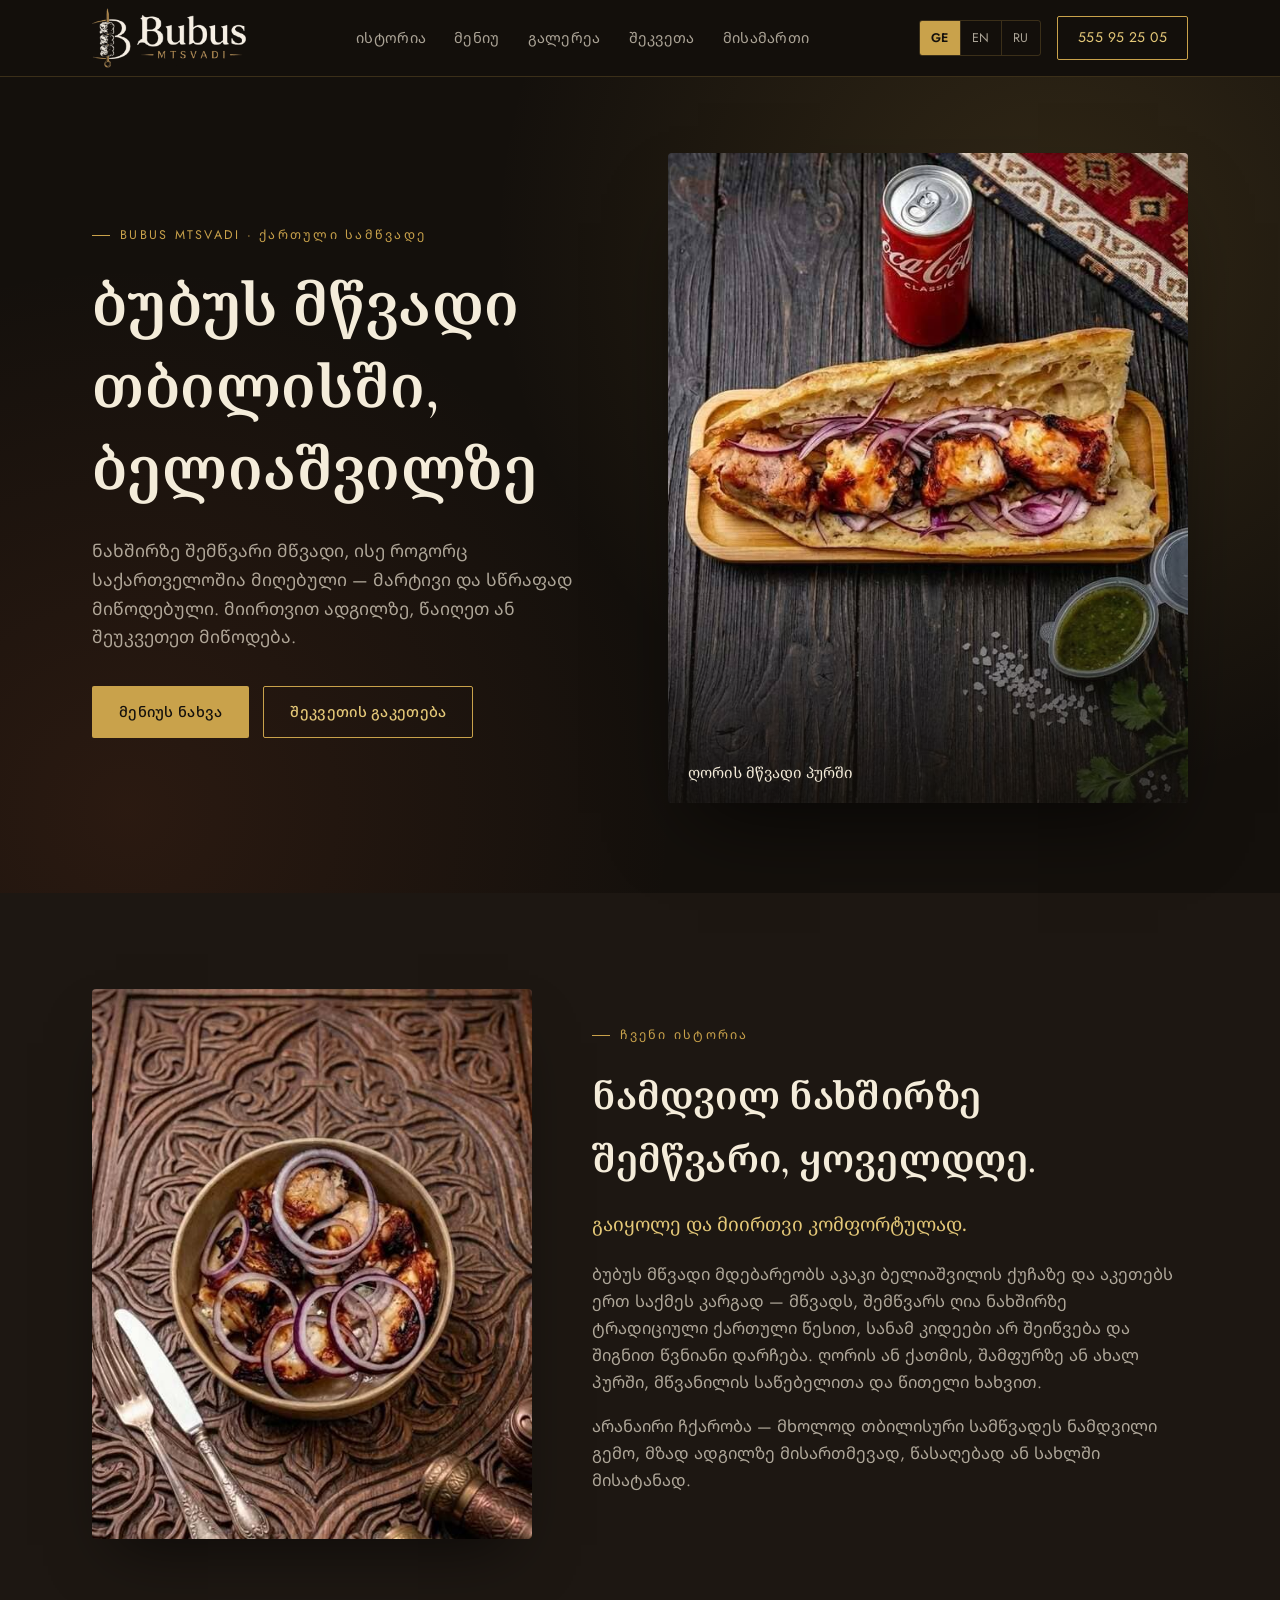
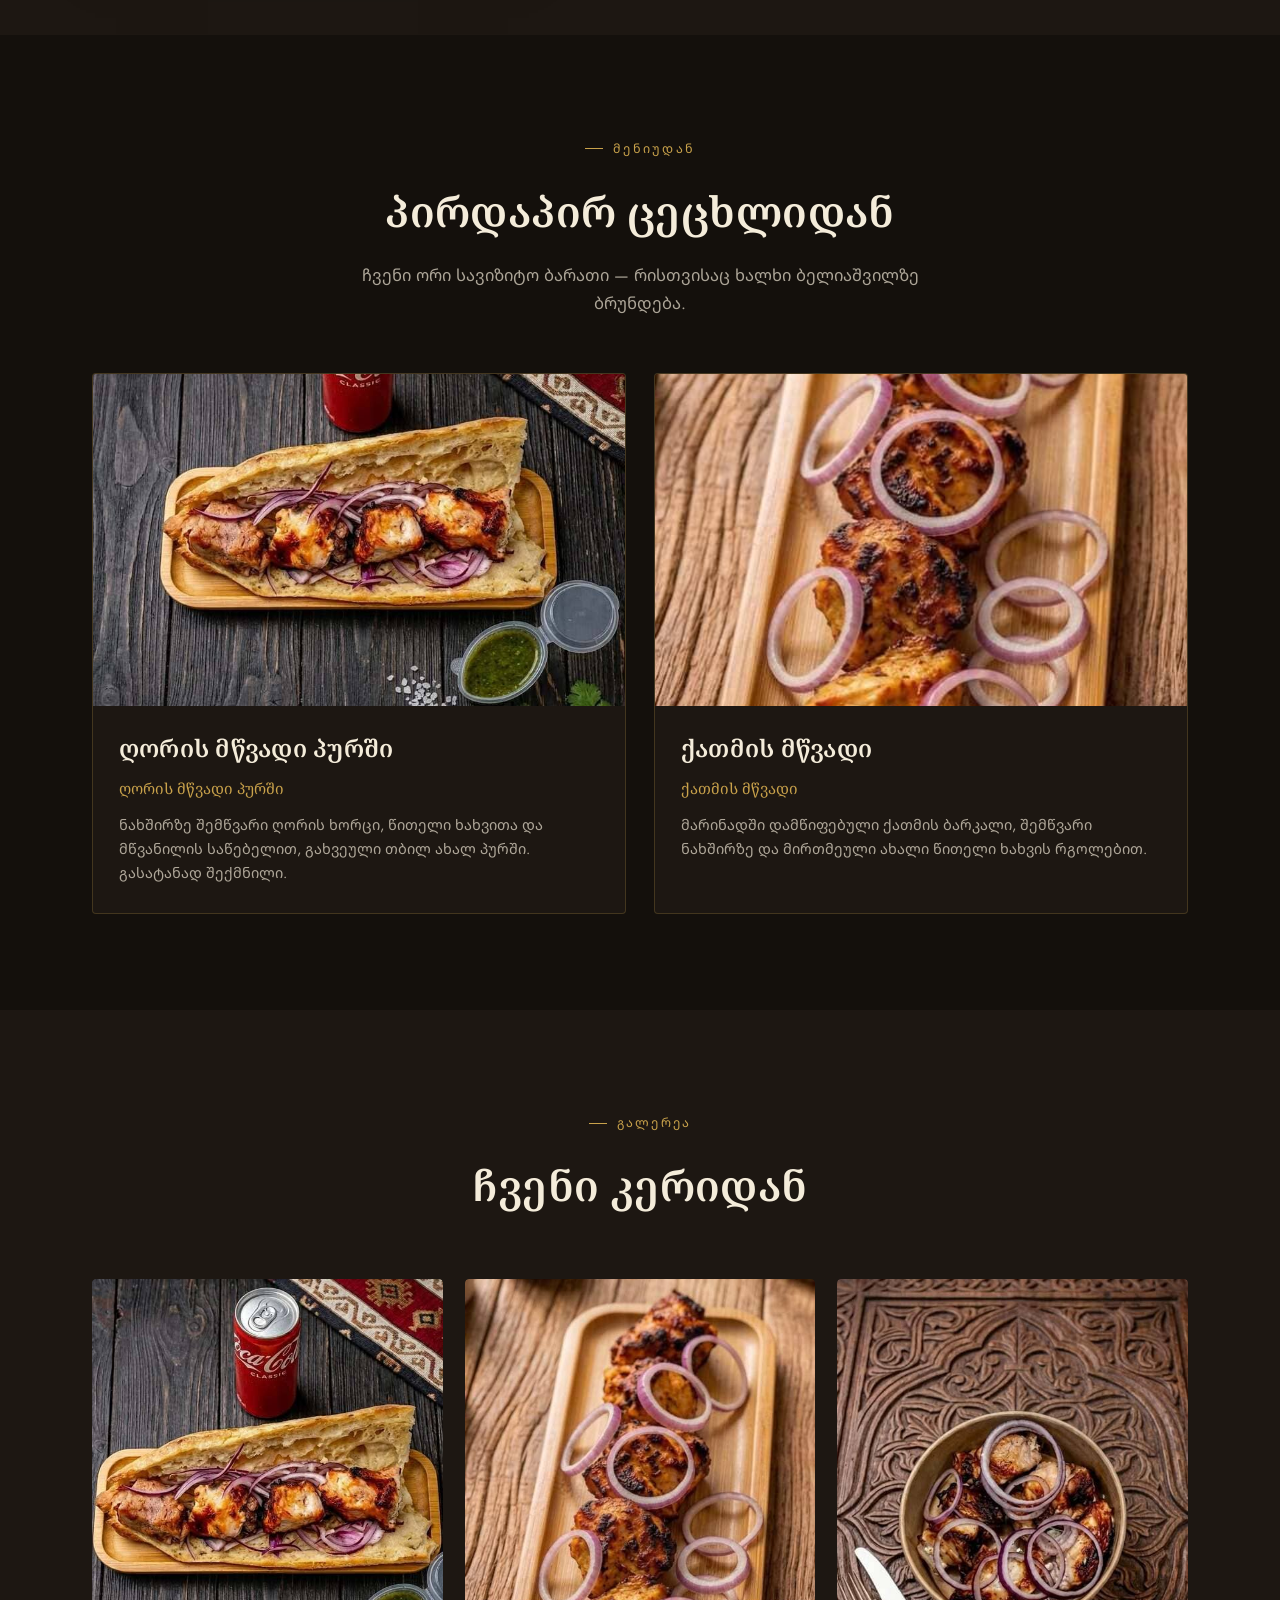
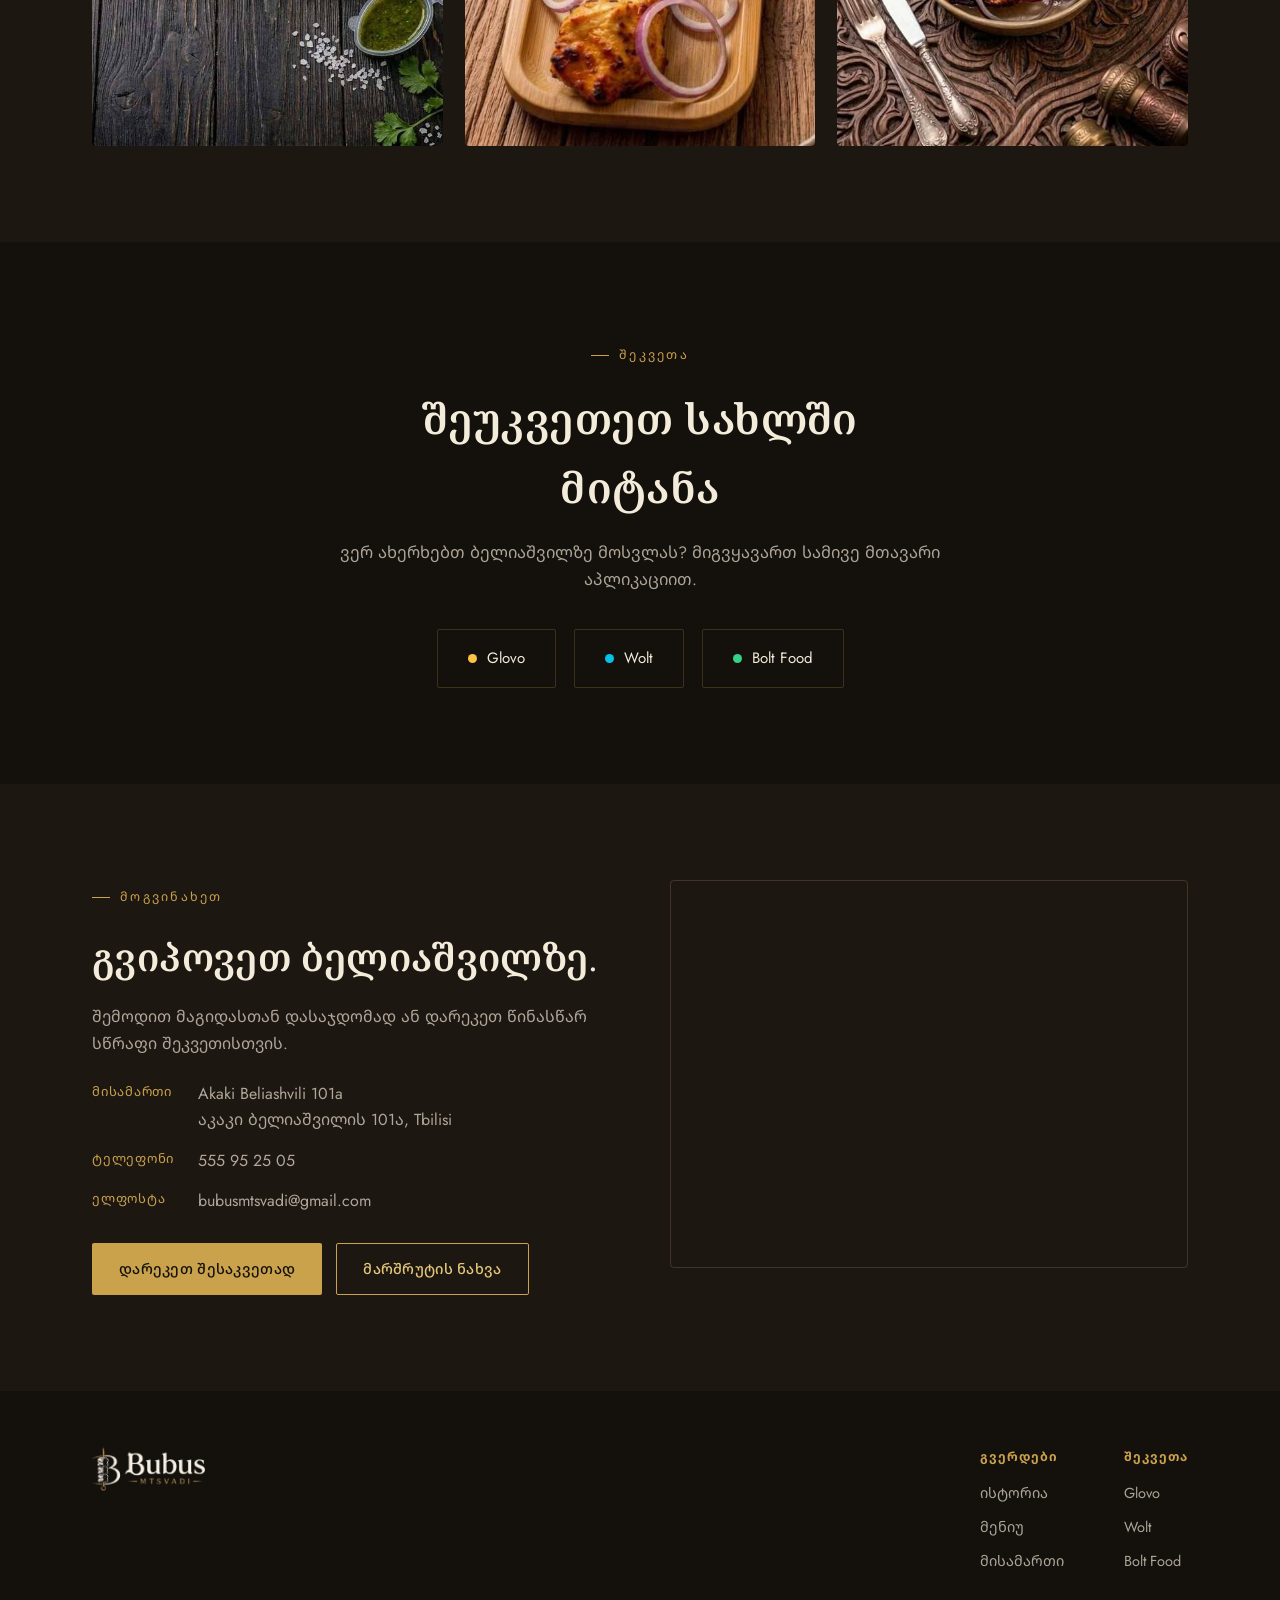
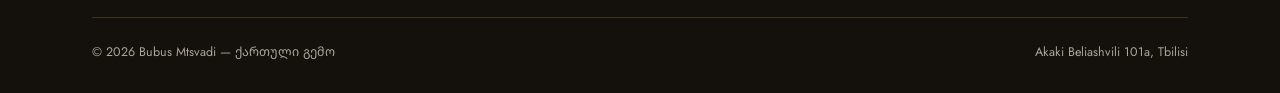
==== commit e46a2ce7: "changes alt and other seo texts" ====
--- a/index.html
+++ b/index.html
@@ -115,7 +115,7 @@
   <div class="wrap hero-inner">
     <div>
       <span class="eyebrow">Bubus Mtsvadi · ქართული სამწვადე</span>
-      <h1>ცეცხლი, ხორცი,<br>ტრადიცია.</h1>
+      <h1 style="line-height: 1.4;">ბუბუს მწვადი თბილისში,<br>ბელიაშვილზე</h1>
       <p class="lead">ნახშირზე შემწვარი მწვადი, ისე როგორც საქართველოშია მიღებული — მარტივი და სწრაფად მიწოდებული. მიირთვით ადგილზე, წაიღეთ ან შეუკვეთეთ მიწოდება.</p>
       <div class="hero-actions">
         <a href="#menu" class="btn btn-primary">მენიუს ნახვა</a>
@@ -123,7 +123,7 @@
       </div>
     </div>
     <div class="hero-photo">
-      <img src="images/mtsvadi-bread.jpg" alt="Pork mtsvadi served in fresh bread with herb sauce">
+      <img src="images/mtsvadi-bread.jpg" alt="ღორის მწვადი ახალ პურში მწვანილის საწებელით">
       <div class="cap">ღორის მწვადი პურში</div>
     </div>
   </div>
@@ -132,7 +132,7 @@
 <section class="story" id="story">
   <div class="wrap story-inner">
     <div class="story-art">
-      <img src="images/mtsvadi-bowl.jpg" alt="Grilled mtsvadi served with red onion">
+      <img src="images/mtsvadi-bowl.jpg" alt="შემწვარი მწვადი წითელი ხახვით">
     </div>
     <div class="story-text">
       <span class="eyebrow">ჩვენი ისტორია</span>
@@ -153,7 +153,7 @@
     </div>
     <div class="menu-grid">
       <div class="menu-card">
-        <img src="images/mtsvadi-bread.jpg" alt="Pork mtsvadi in fresh bread">
+        <img src="images/mtsvadi-bread.jpg" alt="ღორის მწვადი ახალ პურში">
         <div class="menu-card-body">
           <h3>ღორის მწვადი პურში</h3>
           <span class="ka">ღორის მწვადი პურში</span>
@@ -161,7 +161,7 @@
         </div>
       </div>
       <div class="menu-card">
-        <img src="images/mtsvadi-platter.jpg" alt="Chicken mtsvadi platter with red onion">
+        <img src="images/mtsvadi-platter.jpg" alt="ქათმის მწვადი წითელი ხახვით">
         <div class="menu-card-body">
           <h3>ქათმის მწვადი</h3>
           <span class="ka">ქათმის მწვადი</span>
@@ -179,9 +179,9 @@
       <h2>ჩვენი კერიდან</h2>
     </div>
     <div class="gallery-grid">
-      <a href="images/mtsvadi-bread.jpg" target="_blank" rel="noopener"><img src="images/mtsvadi-bread.jpg" alt="Pork mtsvadi sandwich"></a>
-      <a href="images/mtsvadi-platter.jpg" target="_blank" rel="noopener"><img src="images/mtsvadi-platter.jpg" alt="Chicken mtsvadi platter"></a>
-      <a href="images/mtsvadi-bowl.jpg" target="_blank" rel="noopener"><img src="images/mtsvadi-bowl.jpg" alt="Mtsvadi bowl with red onion"></a>
+      <a href="images/mtsvadi-bread.jpg" target="_blank" rel="noopener"><img src="images/mtsvadi-bread.jpg" alt="ღორის მწვადი სენდვიჩი"></a>
+      <a href="images/mtsvadi-platter.jpg" target="_blank" rel="noopener"><img src="images/mtsvadi-platter.jpg" alt="ქათმის მწვადი თეფშზე"></a>
+      <a href="images/mtsvadi-bowl.jpg" target="_blank" rel="noopener"><img src="images/mtsvadi-bowl.jpg" alt="მწვადი წითელი ხახვით თასში"></a>
     </div>
   </div>
 </section>
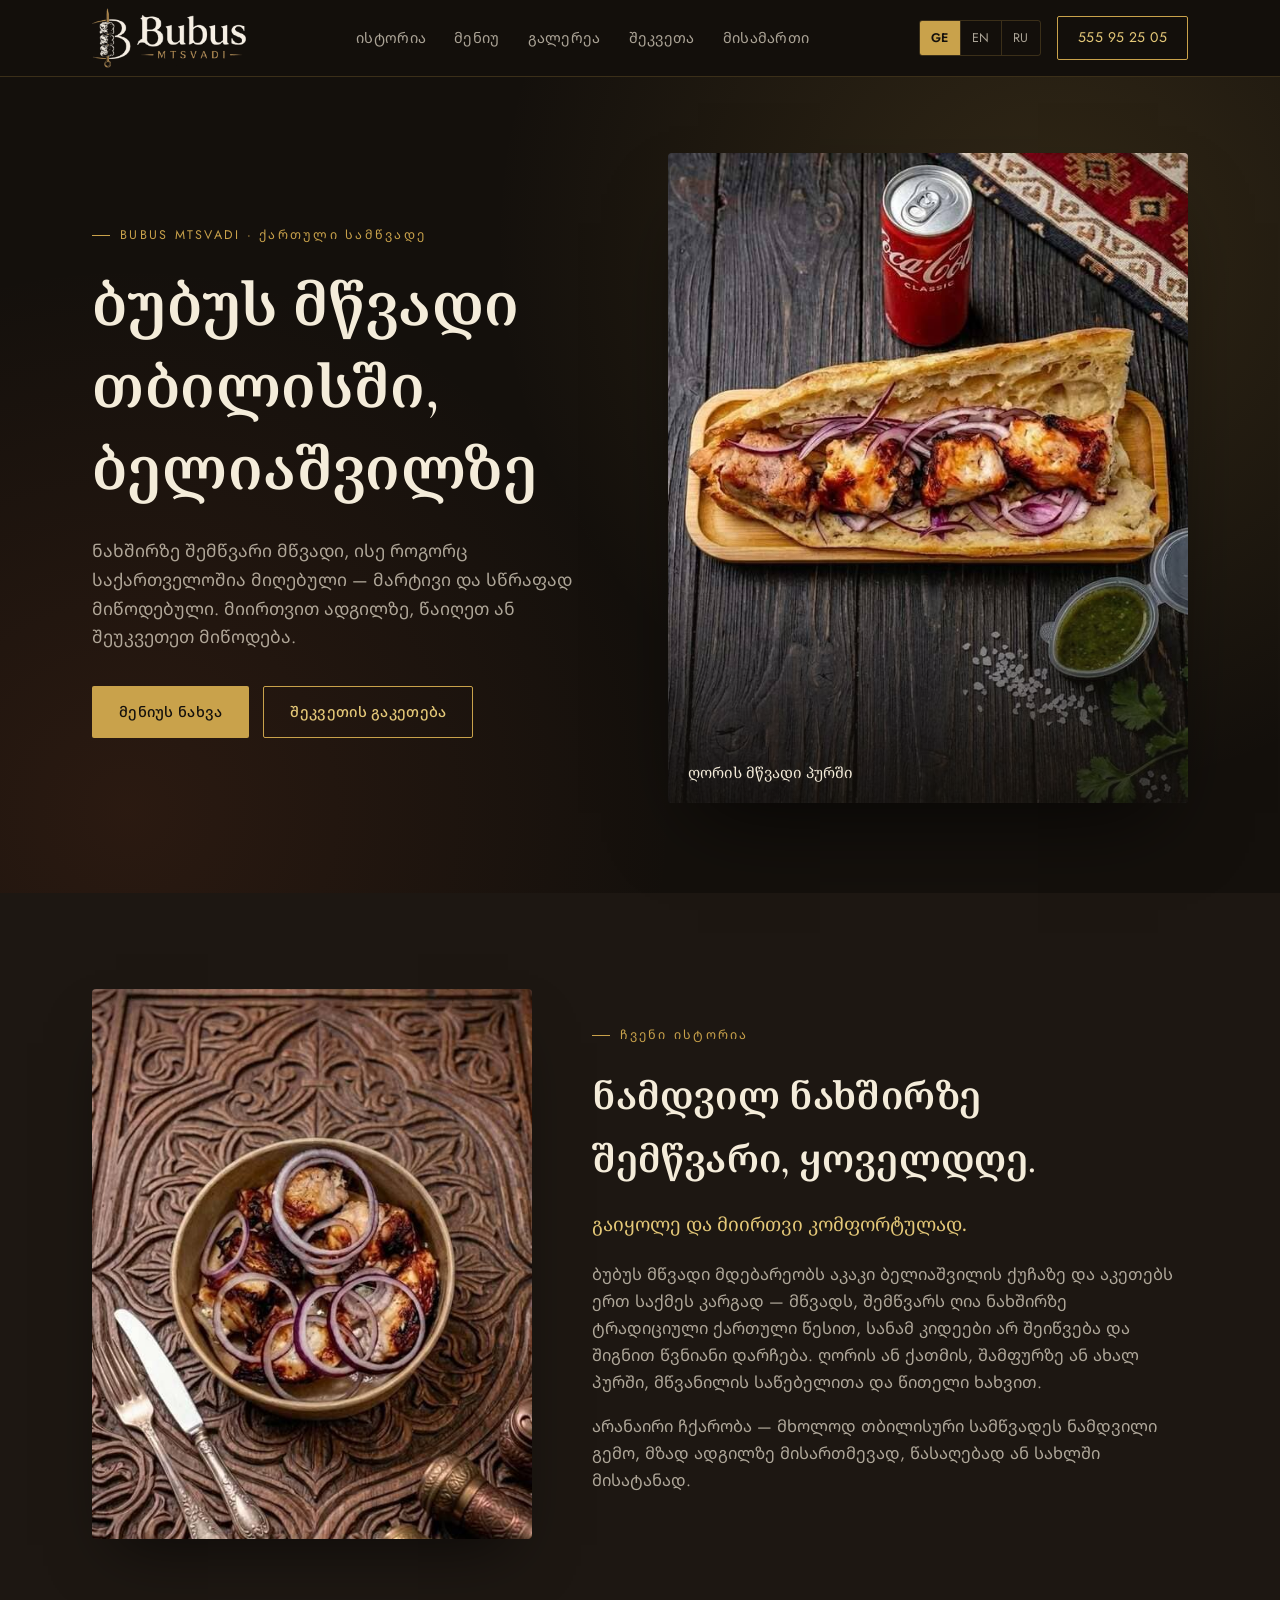
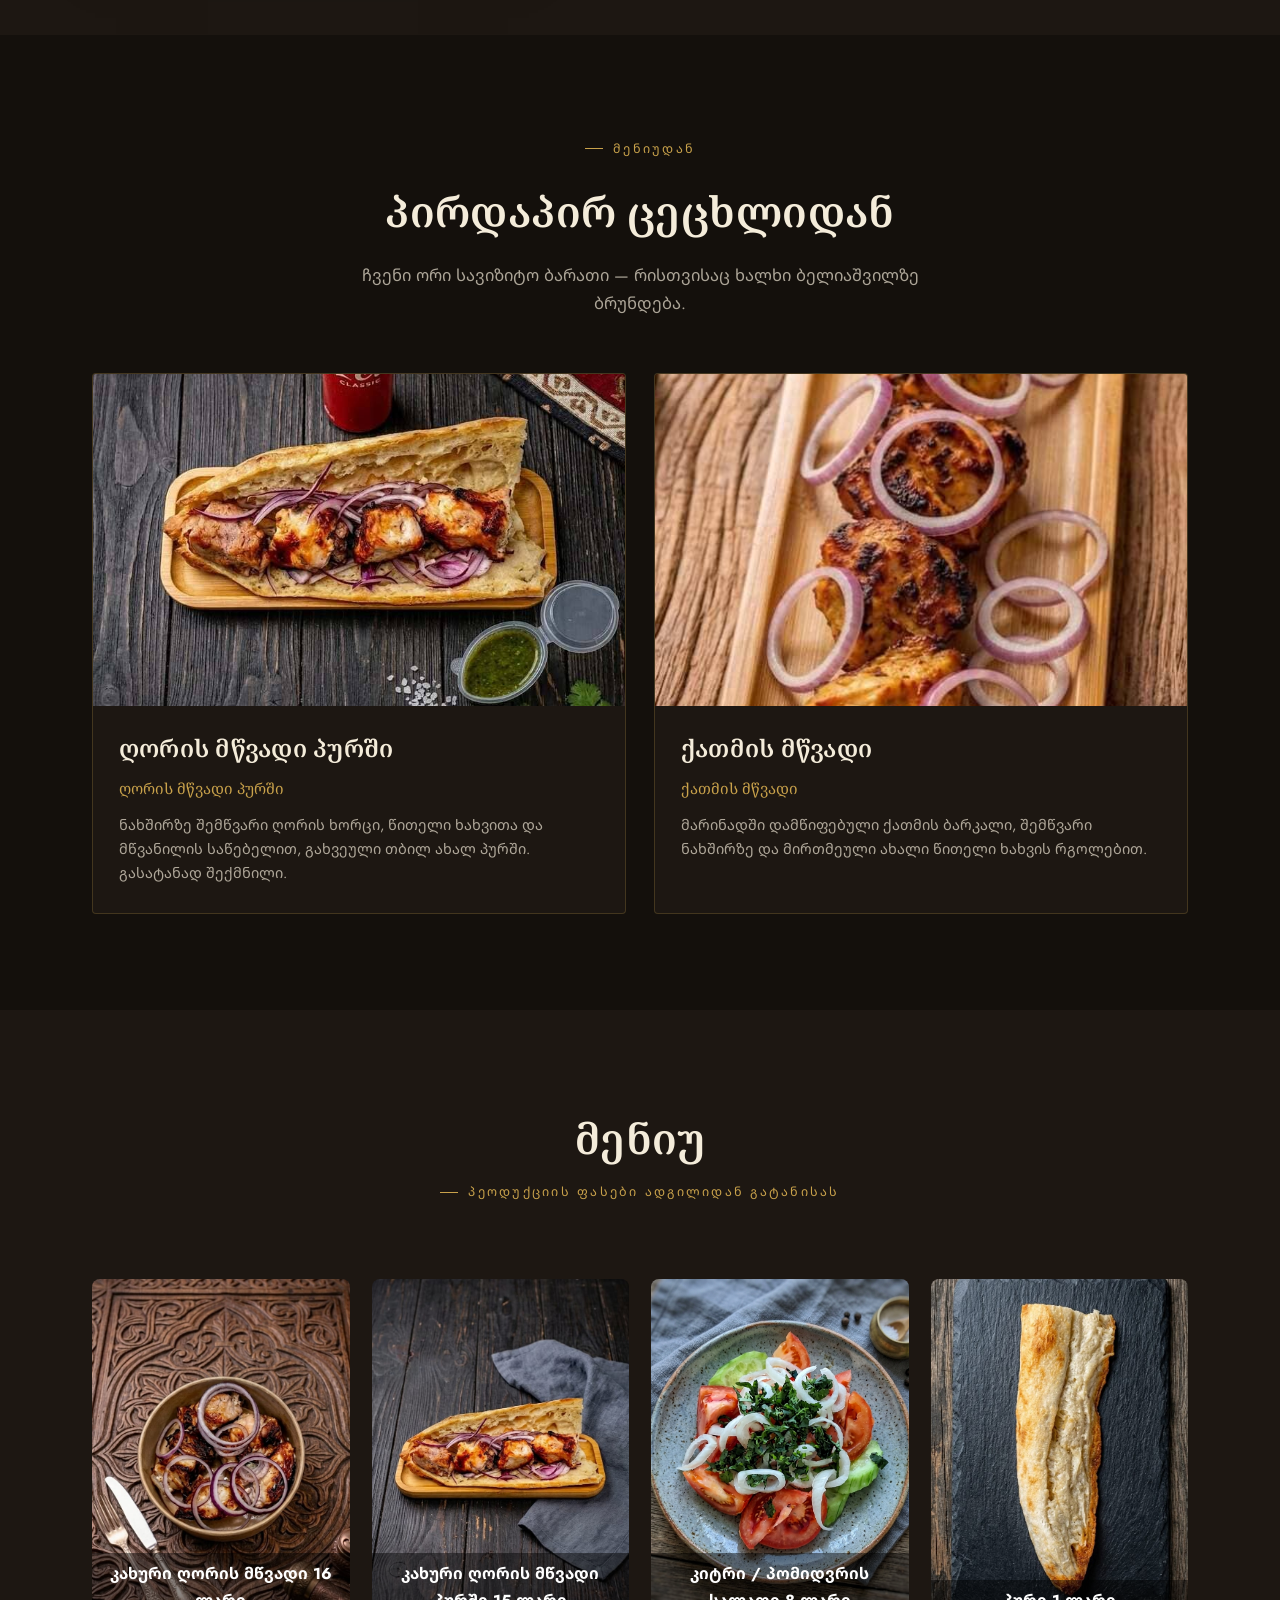
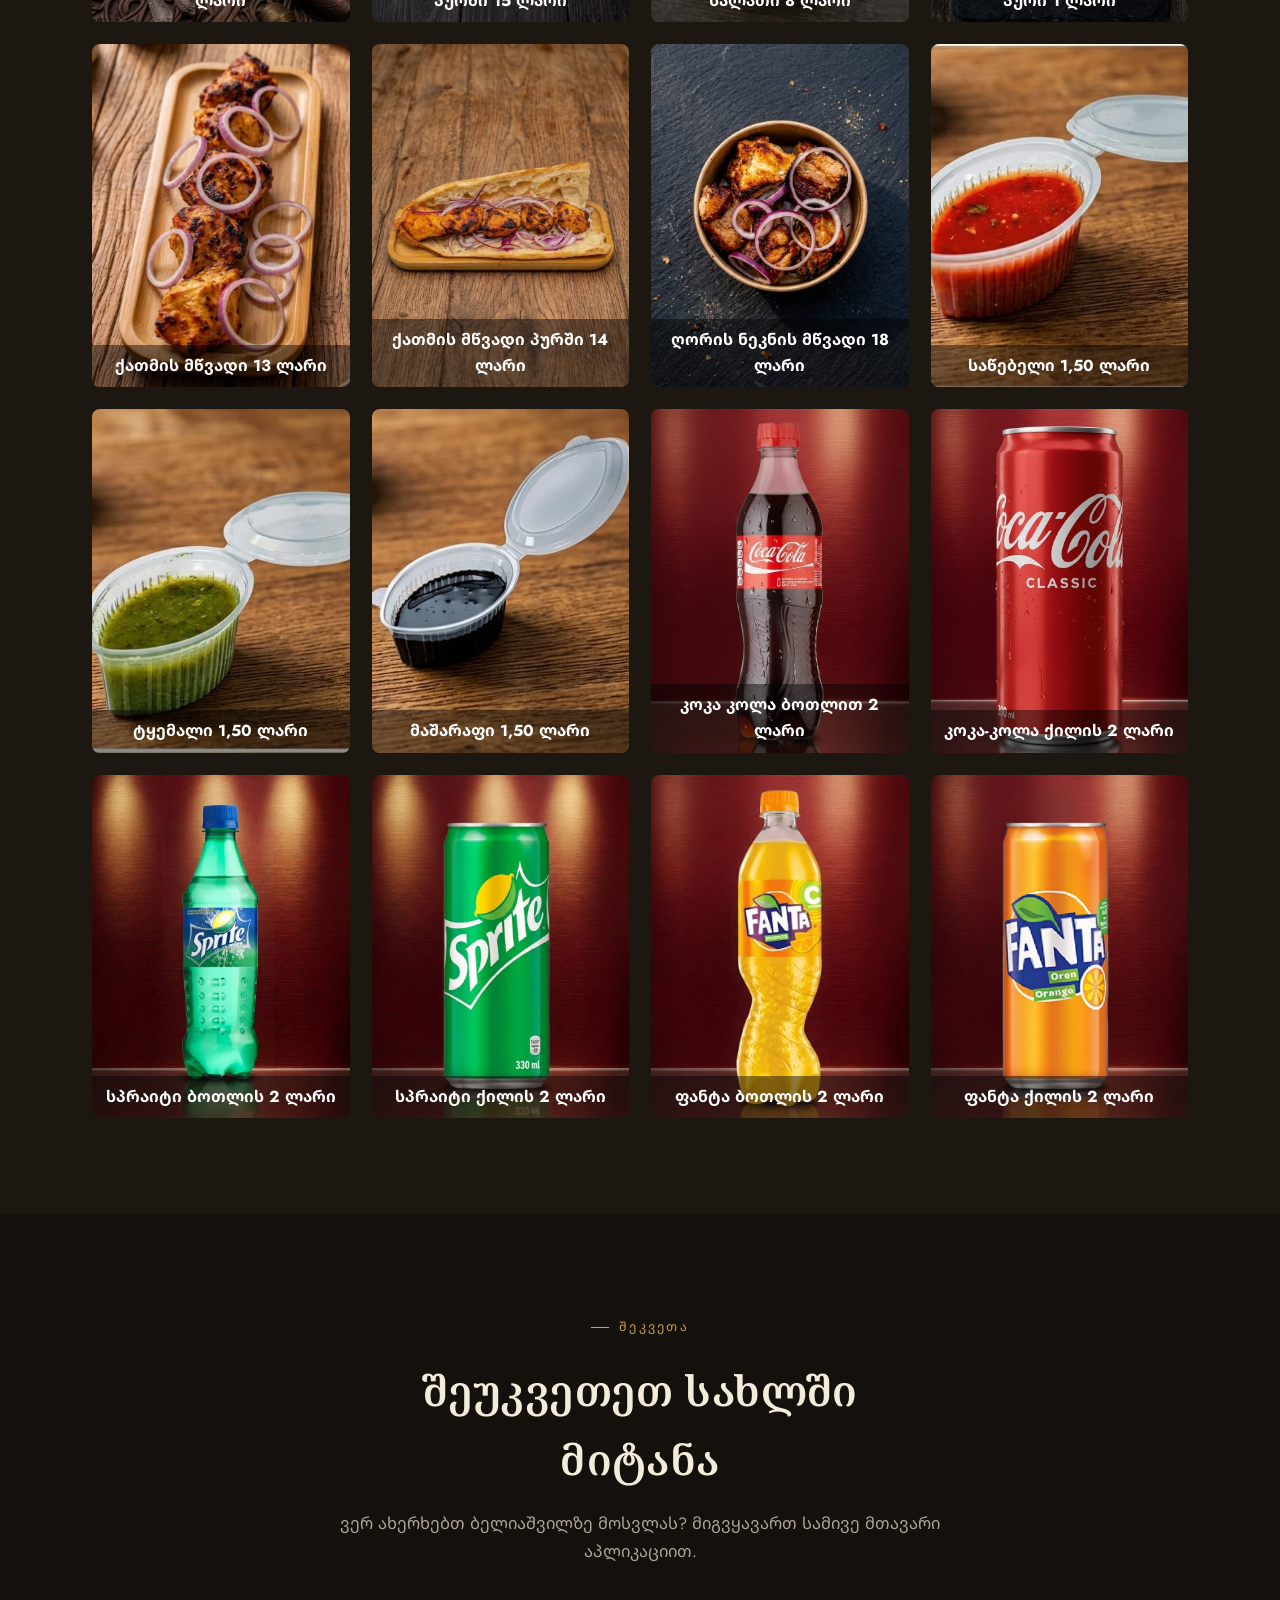
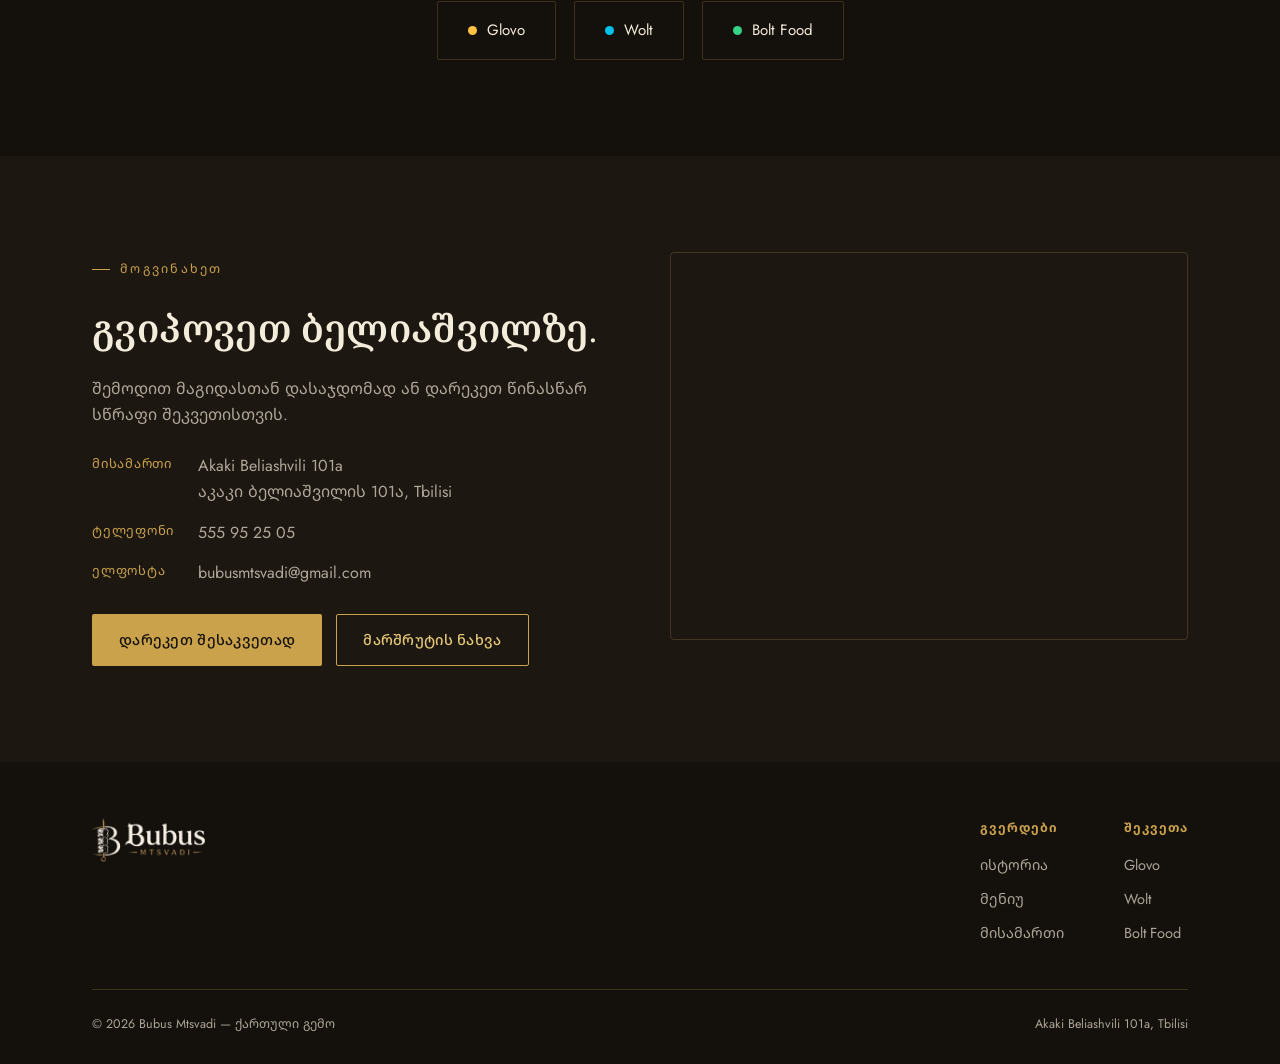
==== commit 17aa18a8: "added menu" ====
--- a/index.html
+++ b/index.html
@@ -1,37 +1,38 @@
 <!DOCTYPE html>
 <html lang="ka">
+
 <head>
-<meta charset="UTF-8">
-<meta name="viewport" content="width=device-width, initial-scale=1.0">
-
-<title>ბუბუს მწვადი თბილისში — ქართული სამწვადე ბელიაშვილზე</title>
-<meta name="description" content="ბუბუს მწვადი — ქართულად მომზადებული მწვადი თბილისში, აკაკი ბელიაშვილის ქუჩაზე. ნახშირზე შემწვარი ღორის და ქათმის მწვადი, ადგილზე ჭამა და მიწოდება Glovo, Wolt და Bolt Food-ით.">
-<link rel="canonical" href="https://bubusmtsvadi.ge/">
-
-<!-- hreflang: tells Google which page serves which language for this business -->
-<link rel="alternate" hreflang="ka" href="https://bubusmtsvadi.ge/">
-<link rel="alternate" hreflang="en" href="https://bubusmtsvadi.ge/en.html">
-<link rel="alternate" hreflang="ru" href="https://bubusmtsvadi.ge/ru.html">
-<link rel="alternate" hreflang="x-default" href="https://bubusmtsvadi.ge/">
-
-<meta property="og:type" content="restaurant">
-<meta property="og:site_name" content="Bubus Mtsvadi">
-<meta property="og:title" content="ბუბუს მწვადი თბილისში — ქართული სამწვადე ბელიაშვილზე">
-<meta property="og:description" content="ბუბუს მწვადი — ქართულად მომზადებული მწვადი თბილისში, აკაკი ბელიაშვილის ქუჩაზე. ნახშირზე შემწვარი ღორის და ქათმის მწვადი, ადგილზე ჭამა და მიწოდება Glovo, Wolt და Bolt Food-ით.">
-<meta property="og:image" content="images/mtsvadi-bread.jpg">
-<meta property="og:url" content="https://bubusmtsvadi.ge/">
-<meta property="og:locale" content="ka_GE">
-
-<meta name="geo.region" content="GE-TB">
-<meta name="geo.placename" content="Tbilisi">
-<meta name="geo.position" content="41.772300;44.779673">
-<meta name="ICBM" content="41.772300, 44.779673">
-
-<link rel="preconnect" href="https://fonts.googleapis.com">
-<link href="https://fonts.googleapis.com/css2?family=Cormorant+Garamond:ital,wght@0,400;0,500;0,600;1,500&family=Noto+Serif+Georgian:wght@400;600;700&family=Jost:wght@400;500;600&family=Noto+Sans+Georgian:wght@400;500;600&display=swap" rel="stylesheet">
-<link rel="stylesheet" href="style.css">
-
-<script type="application/ld+json">
+  <meta charset="UTF-8">
+  <meta name="viewport" content="width=device-width, initial-scale=1.0">
+
+  <title>ბუბუს მწვადი თბილისში — ქართული სამწვადე ბელიაშვილზე</title>
+  <meta name="description" content="ბუბუს მწვადი — ქართულად მომზადებული მწვადი თბილისში, აკაკი ბელიაშვილის ქუჩაზე. ნახშირზე შემწვარი ღორის და ქათმის მწვადი, ადგილზე ჭამა და მიწოდება Glovo, Wolt და Bolt Food-ით.">
+  <link rel="canonical" href="https://bubusmtsvadi.ge/">
+
+  <!-- hreflang: tells Google which page serves which language for this business -->
+  <link rel="alternate" hreflang="ka" href="https://bubusmtsvadi.ge/">
+  <link rel="alternate" hreflang="en" href="https://bubusmtsvadi.ge/en.html">
+  <link rel="alternate" hreflang="ru" href="https://bubusmtsvadi.ge/ru.html">
+  <link rel="alternate" hreflang="x-default" href="https://bubusmtsvadi.ge/">
+
+  <meta property="og:type" content="restaurant">
+  <meta property="og:site_name" content="Bubus Mtsvadi">
+  <meta property="og:title" content="ბუბუს მწვადი თბილისში — ქართული სამწვადე ბელიაშვილზე">
+  <meta property="og:description" content="ბუბუს მწვადი — ქართულად მომზადებული მწვადი თბილისში, აკაკი ბელიაშვილის ქუჩაზე. ნახშირზე შემწვარი ღორის და ქათმის მწვადი, ადგილზე ჭამა და მიწოდება Glovo, Wolt და Bolt Food-ით.">
+  <meta property="og:image" content="images/mtsvadi-bread.jpg">
+  <meta property="og:url" content="https://bubusmtsvadi.ge/">
+  <meta property="og:locale" content="ka_GE">
+
+  <meta name="geo.region" content="GE-TB">
+  <meta name="geo.placename" content="Tbilisi">
+  <meta name="geo.position" content="41.772300;44.779673">
+  <meta name="ICBM" content="41.772300, 44.779673">
+
+  <link rel="preconnect" href="https://fonts.googleapis.com">
+  <link href="https://fonts.googleapis.com/css2?family=Cormorant+Garamond:ital,wght@0,400;0,500;0,600;1,500&family=Noto+Serif+Georgian:wght@400;600;700&family=Jost:wght@400;500;600&family=Noto+Sans+Georgian:wght@400;500;600&display=swap" rel="stylesheet">
+  <link rel="stylesheet" href="style.css">
+
+  <script type="application/ld+json">
 {
   "@context": "https://schema.org",
   "@type": "Restaurant",
@@ -76,103 +77,134 @@
   "inLanguage": "ka"
 }
 </script>
-<!-- Google tag (gtag.js) -->
-<script async src="https://www.googletagmanager.com/gtag/js?id=G-5BJ2S99Y8P"></script>
-<script>
-  window.dataLayer = window.dataLayer || [];
-  function gtag(){dataLayer.push(arguments);}
-  gtag('js', new Date());
-
-  gtag('config', 'G-5BJ2S99Y8P');
-</script>
+  <!-- Google tag (gtag.js) -->
+  <script async src="https://www.googletagmanager.com/gtag/js?id=G-5BJ2S99Y8P"></script>
+  <script>
+    window.dataLayer = window.dataLayer || [];
+    function gtag() { dataLayer.push(arguments); }
+    gtag('js', new Date());
+
+    gtag('config', 'G-5BJ2S99Y8P');
+  </script>
+
 </head>
+
 <body class="home" id="home">
 
-<header>
-  <nav>
-    <a href="#home" class="brand">
-      <img src="images/logo-dark.png" alt="Bubus Mtsvadi">
-    </a>
-    <div class="nav-links">
-      <a href="#story">ისტორია</a>
-      <a href="#menu">მენიუ</a>
-      <a href="#gallery">გალერეა</a>
-      <a href="#delivery">შეკვეთა</a>
-      <a href="#visit">მისამართი</a>
-    </div>
-    <div class="nav-right">
-      <div class="lang-switch" role="group" aria-label="Language">
-        <a href="index.html" class="active">GE</a>
-        <a href="en.html" class="">EN</a>
-        <a href="ru.html" class="">RU</a>
-      </div>
-      <a href="tel:+995555952505" class="nav-phone">555 95 25 05</a>
-    </div>
-  </nav>
-</header>
-
-<section class="hero">
-  <div class="wrap hero-inner">
-    <div>
-      <span class="eyebrow">Bubus Mtsvadi · ქართული სამწვადე</span>
-      <h1 style="line-height: 1.4;">ბუბუს მწვადი თბილისში,<br>ბელიაშვილზე</h1>
-      <p class="lead">ნახშირზე შემწვარი მწვადი, ისე როგორც საქართველოშია მიღებული — მარტივი და სწრაფად მიწოდებული. მიირთვით ადგილზე, წაიღეთ ან შეუკვეთეთ მიწოდება.</p>
-      <div class="hero-actions">
-        <a href="#menu" class="btn btn-primary">მენიუს ნახვა</a>
-        <a href="#delivery" class="btn btn-ghost">შეკვეთის გაკეთება</a>
-      </div>
-    </div>
-    <div class="hero-photo">
-      <img src="images/mtsvadi-bread.jpg" alt="ღორის მწვადი ახალ პურში მწვანილის საწებელით">
-      <div class="cap">ღორის მწვადი პურში</div>
-    </div>
-  </div>
-</section>
-
-<section class="story" id="story">
-  <div class="wrap story-inner">
-    <div class="story-art">
-      <img src="images/mtsvadi-bowl.jpg" alt="შემწვარი მწვადი წითელი ხახვით">
-    </div>
-    <div class="story-text">
-      <span class="eyebrow">ჩვენი ისტორია</span>
-      <h2 style="font-size:clamp(28px,3.2vw,38px); margin-bottom:18px;">ნამდვილ ნახშირზე შემწვარი, ყოველდღე.</h2>
-      <p class="ka-line">გაიყოლე და მიირთვი კომფორტულად.</p>
-      <p>ბუბუს მწვადი მდებარეობს აკაკი ბელიაშვილის ქუჩაზე და აკეთებს ერთ საქმეს კარგად — მწვადს, შემწვარს ღია ნახშირზე ტრადიციული ქართული წესით, სანამ კიდეები არ შეიწვება და შიგნით წვნიანი დარჩება. ღორის ან ქათმის, შამფურზე ან ახალ პურში, მწვანილის საწებელითა და წითელი ხახვით.</p>
-      <p>არანაირი ჩქარობა — მხოლოდ თბილისური სამწვადეს ნამდვილი გემო, მზად ადგილზე მისართმევად, წასაღებად ან სახლში მისატანად.</p>
-    </div>
-  </div>
-</section>
-
-<section id="menu">
-  <div class="wrap">
-    <div class="section-head">
-      <span class="eyebrow">მენიუდან</span>
-      <h2>პირდაპირ ცეცხლიდან</h2>
-      <p>ჩვენი ორი სავიზიტო ბარათი — რისთვისაც ხალხი ბელიაშვილზე ბრუნდება.</p>
-    </div>
-    <div class="menu-grid">
-      <div class="menu-card">
-        <img src="images/mtsvadi-bread.jpg" alt="ღორის მწვადი ახალ პურში">
-        <div class="menu-card-body">
-          <h3>ღორის მწვადი პურში</h3>
-          <span class="ka">ღორის მწვადი პურში</span>
-          <p>ნახშირზე შემწვარი ღორის ხორცი, წითელი ხახვითა და მწვანილის საწებელით, გახვეული თბილ ახალ პურში. გასატანად შექმნილი.</p>
-        </div>
-      </div>
-      <div class="menu-card">
-        <img src="images/mtsvadi-platter.jpg" alt="ქათმის მწვადი წითელი ხახვით">
-        <div class="menu-card-body">
-          <h3>ქათმის მწვადი</h3>
-          <span class="ka">ქათმის მწვადი</span>
-          <p>მარინადში დამწიფებული ქათმის ბარკალი, შემწვარი ნახშირზე და მირთმეული ახალი წითელი ხახვის რგოლებით.</p>
-        </div>
-      </div>
-    </div>
-  </div>
-</section>
-
-<section class="gallery" id="gallery">
+  <header>
+    <nav>
+      <a href="#home" class="brand">
+        <img src="images/logo-dark.png" alt="Bubus Mtsvadi">
+      </a>
+      <div class="nav-links">
+        <a href="#story">ისტორია</a>
+        <a href="#menu">მენიუ</a>
+        <a href="#gallery">გალერეა</a>
+        <a href="#delivery">შეკვეთა</a>
+        <a href="#visit">მისამართი</a>
+      </div>
+      <div class="nav-right">
+        <div class="lang-switch" role="group" aria-label="Language">
+          <a href="index.html" class="active">GE</a>
+          <a href="en.html" class="">EN</a>
+          <a href="ru.html" class="">RU</a>
+        </div>
+        <a href="tel:+995555952505" class="nav-phone">555 95 25 05</a>
+      </div>
+    </nav>
+  </header>
+
+  <section class="hero">
+    <div class="wrap hero-inner">
+      <div>
+        <span class="eyebrow">Bubus Mtsvadi · ქართული სამწვადე</span>
+        <h1 style="line-height: 1.4;">ბუბუს მწვადი თბილისში,<br>ბელიაშვილზე</h1>
+        <p class="lead">ნახშირზე შემწვარი მწვადი, ისე როგორც საქართველოშია მიღებული — მარტივი და სწრაფად მიწოდებული. მიირთვით ადგილზე, წაიღეთ ან შეუკვეთეთ მიწოდება.</p>
+        <div class="hero-actions">
+          <a href="#menu" class="btn btn-primary">მენიუს ნახვა</a>
+          <a href="#delivery" class="btn btn-ghost">შეკვეთის გაკეთება</a>
+        </div>
+      </div>
+      <div class="hero-photo">
+        <img src="images/mtsvadi-bread.jpg" alt="ღორის მწვადი ახალ პურში მწვანილის საწებელით">
+        <div class="cap">ღორის მწვადი პურში</div>
+      </div>
+    </div>
+  </section>
+
+  <section class="story" id="story">
+    <div class="wrap story-inner">
+      <div class="story-art">
+        <img src="images/mtsvadi-bowl.jpg" alt="შემწვარი მწვადი წითელი ხახვით">
+      </div>
+      <div class="story-text">
+        <span class="eyebrow">ჩვენი ისტორია</span>
+        <h2 style="font-size:clamp(28px,3.2vw,38px); margin-bottom:18px;">ნამდვილ ნახშირზე შემწვარი, ყოველდღე.</h2>
+        <p class="ka-line">გაიყოლე და მიირთვი კომფორტულად.</p>
+        <p>ბუბუს მწვადი მდებარეობს აკაკი ბელიაშვილის ქუჩაზე და აკეთებს ერთ საქმეს კარგად — მწვადს, შემწვარს ღია ნახშირზე ტრადიციული ქართული წესით, სანამ კიდეები არ შეიწვება და შიგნით წვნიანი დარჩება. ღორის ან ქათმის, შამფურზე ან ახალ პურში, მწვანილის საწებელითა და წითელი ხახვით.</p>
+        <p>არანაირი ჩქარობა — მხოლოდ თბილისური სამწვადეს ნამდვილი გემო, მზად ადგილზე მისართმევად, წასაღებად ან სახლში მისატანად.</p>
+      </div>
+    </div>
+  </section>
+
+  <section id="menu">
+    <div class="wrap">
+      <div class="section-head">
+        <span class="eyebrow">მენიუდან</span>
+        <h2>პირდაპირ ცეცხლიდან</h2>
+        <p>ჩვენი ორი სავიზიტო ბარათი — რისთვისაც ხალხი ბელიაშვილზე ბრუნდება.</p>
+      </div>
+      <div class="menu-grid">
+        <div class="menu-card">
+          <img src="images/mtsvadi-bread.jpg" alt="ღორის მწვადი ახალ პურში">
+          <div class="menu-card-body">
+            <h3>ღორის მწვადი პურში</h3>
+            <span class="ka">ღორის მწვადი პურში</span>
+            <p>ნახშირზე შემწვარი ღორის ხორცი, წითელი ხახვითა და მწვანილის საწებელით, გახვეული თბილ ახალ პურში. გასატანად შექმნილი.</p>
+          </div>
+        </div>
+        <div class="menu-card">
+          <img src="images/mtsvadi-platter.jpg" alt="ქათმის მწვადი წითელი ხახვით">
+          <div class="menu-card-body">
+            <h3>ქათმის მწვადი</h3>
+            <span class="ka">ქათმის მწვადი</span>
+            <p>მარინადში დამწიფებული ქათმის ბარკალი, შემწვარი ნახშირზე და მირთმეული ახალი წითელი ხახვის რგოლებით.</p>
+          </div>
+        </div>
+      </div>
+    </div>
+  </section>
+
+  <section class="gallery" id="gallery">
+    <div class="wrap">
+      <div class="section-head">
+         <h2>მენიუ</h2>
+        <span class="eyebrow">პეოდუქციის ფასები ადგილიდან გატანისას</span>
+      </div>
+      <div class="gallery-grid">
+
+        <div class="gallery-item"><img src="images/menu/კახური ღორის მწვადი 16 ლარი.jpg" alt="კახური ღორის მწვადი 16 ლარი">    </div>
+        <div class="gallery-item"><img src="images/menu/კახური ღორის მწვადი პურში 15 ლარი.jpg" alt="კახური ღორის მწვადი პურში 15 ლარი">    </div>
+        <div class="gallery-item"><img src="images/menu/კიტრი da პომიდვრის სალათი 8 ლარი.png" alt="კიტრი / პომიდვრის სალათი 8 ლარი">   </div>
+        <div class="gallery-item"><img src="images/menu/პური 1 ლარი.jpg" alt="პური 1 ლარი"></div>
+        <div class="gallery-item"><img src="images/menu/ქათმის მწვადი 13 ლარი.jpg" alt="ქათმის მწვადი 13 ლარი"></div>
+        <div class="gallery-item"><img src="images/menu/ქათმის მწვადი პურში 14 ლარი.jpg" alt="ქათმის მწვადი პურში 14 ლარი"></div>
+        <div class="gallery-item"><img src="images/menu/ღორის ნეკნის მწვადი 18 ლარი.jpg" alt="ღორის ნეკნის მწვადი 18 ლარი"></div>
+        <div class="gallery-item"><img src="images/menu/საწებელი 1,50 ლარი.jpg" alt="საწებელი 1,50 ლარი"></div>
+         <div class="gallery-item"><img src="images/menu/ტყემალი 1,50 ლარი.jpg" alt="ტყემალი 1,50 ლარი"></div>
+         <div class="gallery-item"><img src="images/menu/მაშარაფი 1,50 ლარი.jpg" alt="მაშარაფი 1,50 ლარი"></div>
+         <div class="gallery-item"><img src="images/menu/კოკა კოლა ბოთლით 2 ლარი.jpg" alt="კოკა კოლა ბოთლით 2 ლარი"> </div>
+         <div class="gallery-item"><img src="images/menu/კოკა კოლა ქილის 2 ლარი.jpg" alt="კოკა-კოლა ქილის 2 ლარი">   </div>
+        <div class="gallery-item"><img src="images/menu/სპრაიტი ბოთლის 2 ლარი.jpg" alt="სპრაიტი ბოთლის 2 ლარი"></div>
+        <div class="gallery-item"><img src="images/menu/სპრაიტი ქილის 2 ლარი.jpg" alt="სპრაიტი ქილის 2 ლარი"></div>
+        <div class="gallery-item"><img src="images/menu/ფანტა ბოთლის 2 ლარი.jpg" alt="ფანტა ბოთლის 2 ლარი"></div>
+        <div class="gallery-item"><img src="images/menu/ფანტა ქილის 2 ლარი.jpg" alt="ფანტა ქილის 2 ლარი"></div>
+        
+        
+      </div>
+    </div>
+  </section>
+  <!-- <section class="gallery" id="gallery">`
   <div class="wrap">
     <div class="section-head">
       <span class="eyebrow">გალერეა</span>
@@ -184,75 +216,84 @@
       <a href="images/mtsvadi-bowl.jpg" target="_blank" rel="noopener"><img src="images/mtsvadi-bowl.jpg" alt="მწვადი წითელი ხახვით თასში"></a>
     </div>
   </div>
-</section>
-
-<section id="delivery">
-  <div class="wrap delivery-inner">
-    <div class="section-head" style="margin-bottom:0;">
-      <span class="eyebrow">შეკვეთა</span>
-      <h2>შეუკვეთეთ სახლში მიტანა</h2>
-      <p>ვერ ახერხებთ ბელიაშვილზე მოსვლას? მიგვყავართ სამივე მთავარი აპლიკაციით.</p>
-    </div>
-    <div class="delivery-apps">
-      <a target="_blank" href="https://glovoapp.com/ka/ge/tbilisi/stores/bubus-mtsvadi-tbi" class="app-btn"><span class="app-dot dot-glovo"></span>Glovo</a>
-      <a target="_blank" href="https://wolt.com/ka/geo/tbilisi/restaurant/bubu-s-mtsvadi" class="app-btn"><span class="app-dot dot-wolt"></span>Wolt</a>
-      <a target="_blank" href="https://food.bolt.eu/ka-ge/15-tbilisi/p/1012716-bubus-mcvadi" class="app-btn"><span class="app-dot dot-bolt"></span>Bolt Food</a>
-    </div>
-  </div>
-</section>
-
-<section class="visit" id="visit">
-  <div class="wrap visit-inner">
-    <div class="visit-details">
-      <span class="eyebrow">მოგვინახეთ</span>
-      <h2 style="font-size:clamp(28px,3.2vw,38px);">გვიპოვეთ ბელიაშვილზე.</h2>
-      <p style="margin-top:14px; color:var(--cream-dim);">შემოდით მაგიდასთან დასაჯდომად ან დარეკეთ წინასწარ სწრაფი შეკვეთისთვის.</p>
-      <dl>
-        <dt>მისამართი</dt>
-        <dd>Akaki Beliashvili 101a<br>აკაკი ბელიაშვილის 101ა, Tbilisi</dd>
-        <dt>ტელეფონი</dt>
-        <dd>555 95 25 05</dd>
-        <dt>ელფოსტა</dt>
-        <dd>bubusmtsvadi@gmail.com</dd>
-      </dl>
-      <div class="hero-actions" style="margin-top:28px;">
-        <a href="tel:+995555952505" class="btn btn-primary">დარეკეთ შესაკვეთად</a>
-        <a href="https://www.google.com/maps/dir/?api=1&destination=41.771982274350364,44.77971989717801" target="_blank" rel="noopener" class="btn btn-ghost">მარშრუტის ნახვა</a>
-      </div>
-    </div>
-    <div class="map-block">
-      <iframe src="https://www.google.com/maps?q=41.771982274350364,44.77971989717801&hl=ka&z=16&output=embed" loading="lazy" referrerpolicy="no-referrer-when-downgrade" title="Bubus Mtsvadi location on Akaki Beliashvili, Tbilisi"></iframe>
-    </div>
-  </div>
-</section>
-
-<footer>
-  <div class="wrap">
-    <div class="footer-top">
-      <div class="footer-brand">
-        <img src="images/logo-dark.png" alt="Bubus Mtsvadi">
-      </div>
-      <div class="footer-cols">
-        <div class="footer-col">
-          <h4>გვერდები</h4>
-          <a href="#story">ისტორია</a>
-          <a href="#menu">მენიუ</a>
-          <a href="#visit">მისამართი</a>
-        </div>
-        <div class="footer-col">
-          <h4>შეკვეთა</h4>
-          <a target="_blank" href="https://glovoapp.com/ka/ge/tbilisi/stores/bubus-mtsvadi-tbi">Glovo</a>
-          <a target="_blank" href="https://wolt.com/ka/geo/tbilisi/restaurant/bubu-s-mtsvadi">Wolt</a>
-          <a target="_blank" href="https://food.bolt.eu/ka-ge/15-tbilisi/p/1012716-bubus-mcvadi">Bolt Food</a>
-        </div>
-      </div>
-    </div>
-    <div class="footer-bottom">
-      <span>© 2026 Bubus Mtsvadi — ქართული გემო</span>
-      <span>Akaki Beliashvili 101a, Tbilisi</span>
-    </div>
-  </div>
-</footer>
-
+</section> -->
+
+  <section id="delivery">
+    <div class="wrap delivery-inner">
+      <div class="section-head" style="margin-bottom:0;">
+        <span class="eyebrow">შეკვეთა</span>
+        <h2>შეუკვეთეთ სახლში მიტანა</h2>
+        <p>ვერ ახერხებთ ბელიაშვილზე მოსვლას? მიგვყავართ სამივე მთავარი აპლიკაციით.</p>
+      </div>
+      <div class="delivery-apps">
+        <a target="_blank" href="https://glovoapp.com/ka/ge/tbilisi/stores/bubus-mtsvadi-tbi" class="app-btn"><span class="app-dot dot-glovo"></span>Glovo</a>
+        <a target="_blank" href="https://wolt.com/ka/geo/tbilisi/restaurant/bubu-s-mtsvadi" class="app-btn"><span class="app-dot dot-wolt"></span>Wolt</a>
+        <a target="_blank" href="https://food.bolt.eu/ka-ge/15-tbilisi/p/1012716-bubus-mcvadi" class="app-btn"><span class="app-dot dot-bolt"></span>Bolt Food</a>
+      </div>
+    </div>
+  </section>
+
+  <section class="visit" id="visit">
+    <div class="wrap visit-inner">
+      <div class="visit-details">
+        <span class="eyebrow">მოგვინახეთ</span>
+        <h2 style="font-size:clamp(28px,3.2vw,38px);">გვიპოვეთ ბელიაშვილზე.</h2>
+        <p style="margin-top:14px; color:var(--cream-dim);">შემოდით მაგიდასთან დასაჯდომად ან დარეკეთ წინასწარ სწრაფი შეკვეთისთვის.</p>
+        <dl>
+          <dt>მისამართი</dt>
+          <dd>Akaki Beliashvili 101a<br>აკაკი ბელიაშვილის 101ა, Tbilisi</dd>
+          <dt>ტელეფონი</dt>
+          <dd>555 95 25 05</dd>
+          <dt>ელფოსტა</dt>
+          <dd>bubusmtsvadi@gmail.com</dd>
+        </dl>
+        <div class="hero-actions" style="margin-top:28px;">
+          <a href="tel:+995555952505" class="btn btn-primary">დარეკეთ შესაკვეთად</a>
+          <a href="https://www.google.com/maps/dir/?api=1&destination=41.771982274350364,44.77971989717801" target="_blank" rel="noopener" class="btn btn-ghost">მარშრუტის ნახვა</a>
+        </div>
+      </div>
+      <div class="map-block">
+        <iframe src="https://www.google.com/maps?q=41.771982274350364,44.77971989717801&hl=ka&z=16&output=embed" loading="lazy" referrerpolicy="no-referrer-when-downgrade" title="Bubus Mtsvadi location on Akaki Beliashvili, Tbilisi"></iframe>
+      </div>
+    </div>
+  </section>
+
+  <footer>
+    <div class="wrap">
+      <div class="footer-top">
+        <div class="footer-brand">
+          <img src="images/logo-dark.png" alt="Bubus Mtsvadi">
+        </div>
+        <div class="footer-cols">
+          <div class="footer-col">
+            <h4>გვერდები</h4>
+            <a href="#story">ისტორია</a>
+            <a href="#menu">მენიუ</a>
+            <a href="#visit">მისამართი</a>
+          </div>
+          <div class="footer-col">
+            <h4>შეკვეთა</h4>
+            <a target="_blank" href="https://glovoapp.com/ka/ge/tbilisi/stores/bubus-mtsvadi-tbi">Glovo</a>
+            <a target="_blank" href="https://wolt.com/ka/geo/tbilisi/restaurant/bubu-s-mtsvadi">Wolt</a>
+            <a target="_blank" href="https://food.bolt.eu/ka-ge/15-tbilisi/p/1012716-bubus-mcvadi">Bolt Food</a>
+          </div>
+        </div>
+      </div>
+      <div class="footer-bottom">
+        <span>© 2026 Bubus Mtsvadi — ქართული გემო</span>
+        <span>Akaki Beliashvili 101a, Tbilisi</span>
+      </div>
+    </div>
+  </footer>
+  <script>
+    document.querySelectorAll('.gallery-item').forEach(item => {
+      const img = item.querySelector('img');
+      const title = document.createElement('div');
+      title.className = 'gallery-title';
+      title.textContent = img.alt;
+      item.prepend(title);
+    });
+  </script>
 </body>
-</html>
+
+</html>
--- a/style.css
+++ b/style.css
@@ -196,11 +196,36 @@
 
 /* ---------- Gallery ---------- */
 .gallery { background: var(--char); }
-.gallery-grid { display: grid; grid-template-columns: repeat(3, 1fr); gap: 22px; }
+.gallery-grid { display: grid; grid-template-columns: repeat(4, 1fr); gap: 22px; }
 .gallery-grid img { width: 100%; aspect-ratio: 3/4; object-fit: cover; border-radius: 4px; transition: transform 0.35s ease; }
 .gallery-grid a { overflow: hidden; border-radius: 4px; display: block; }
 .gallery-grid a:hover img { transform: scale(1.05); }
-
+.gallery-item {
+    position: relative;
+    display: block;
+    overflow: hidden;
+    border-radius: 8px;
+}
+
+.gallery-item img {
+    width: 100%;
+    display: block;
+}
+
+.gallery-title {
+    position: absolute;
+    bottom: 0;
+    left: 0;
+    width: 100%;
+    padding: 8px;
+    background: rgba(0,0,0,0.45);
+    color: white;
+    text-align: center;
+    font-size: 16px;
+    font-weight: bold;
+    z-index: 2;
+    box-sizing: border-box;
+}
 /* ---------- Delivery ---------- */
 .delivery-inner { text-align: center; }
 .delivery-apps { display: flex; justify-content: center; gap: 18px; flex-wrap: wrap; margin-top: 36px; }
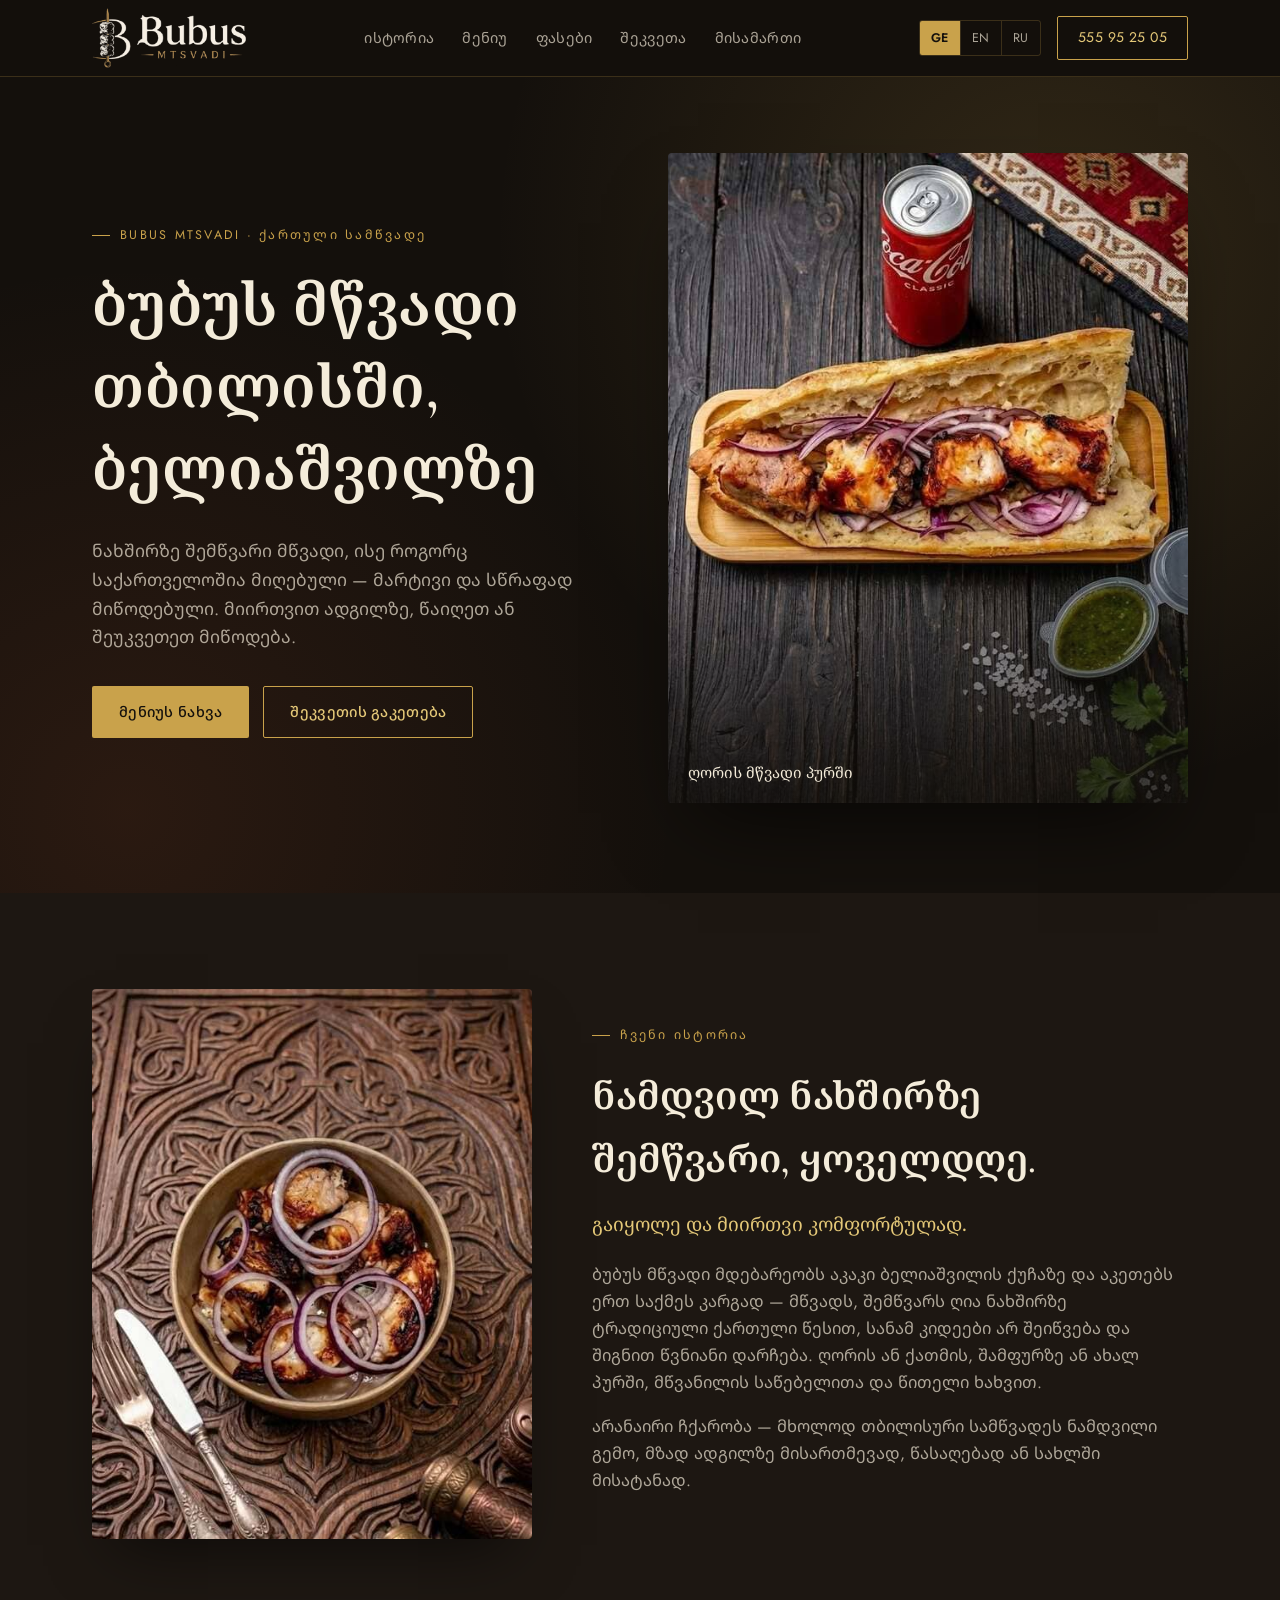
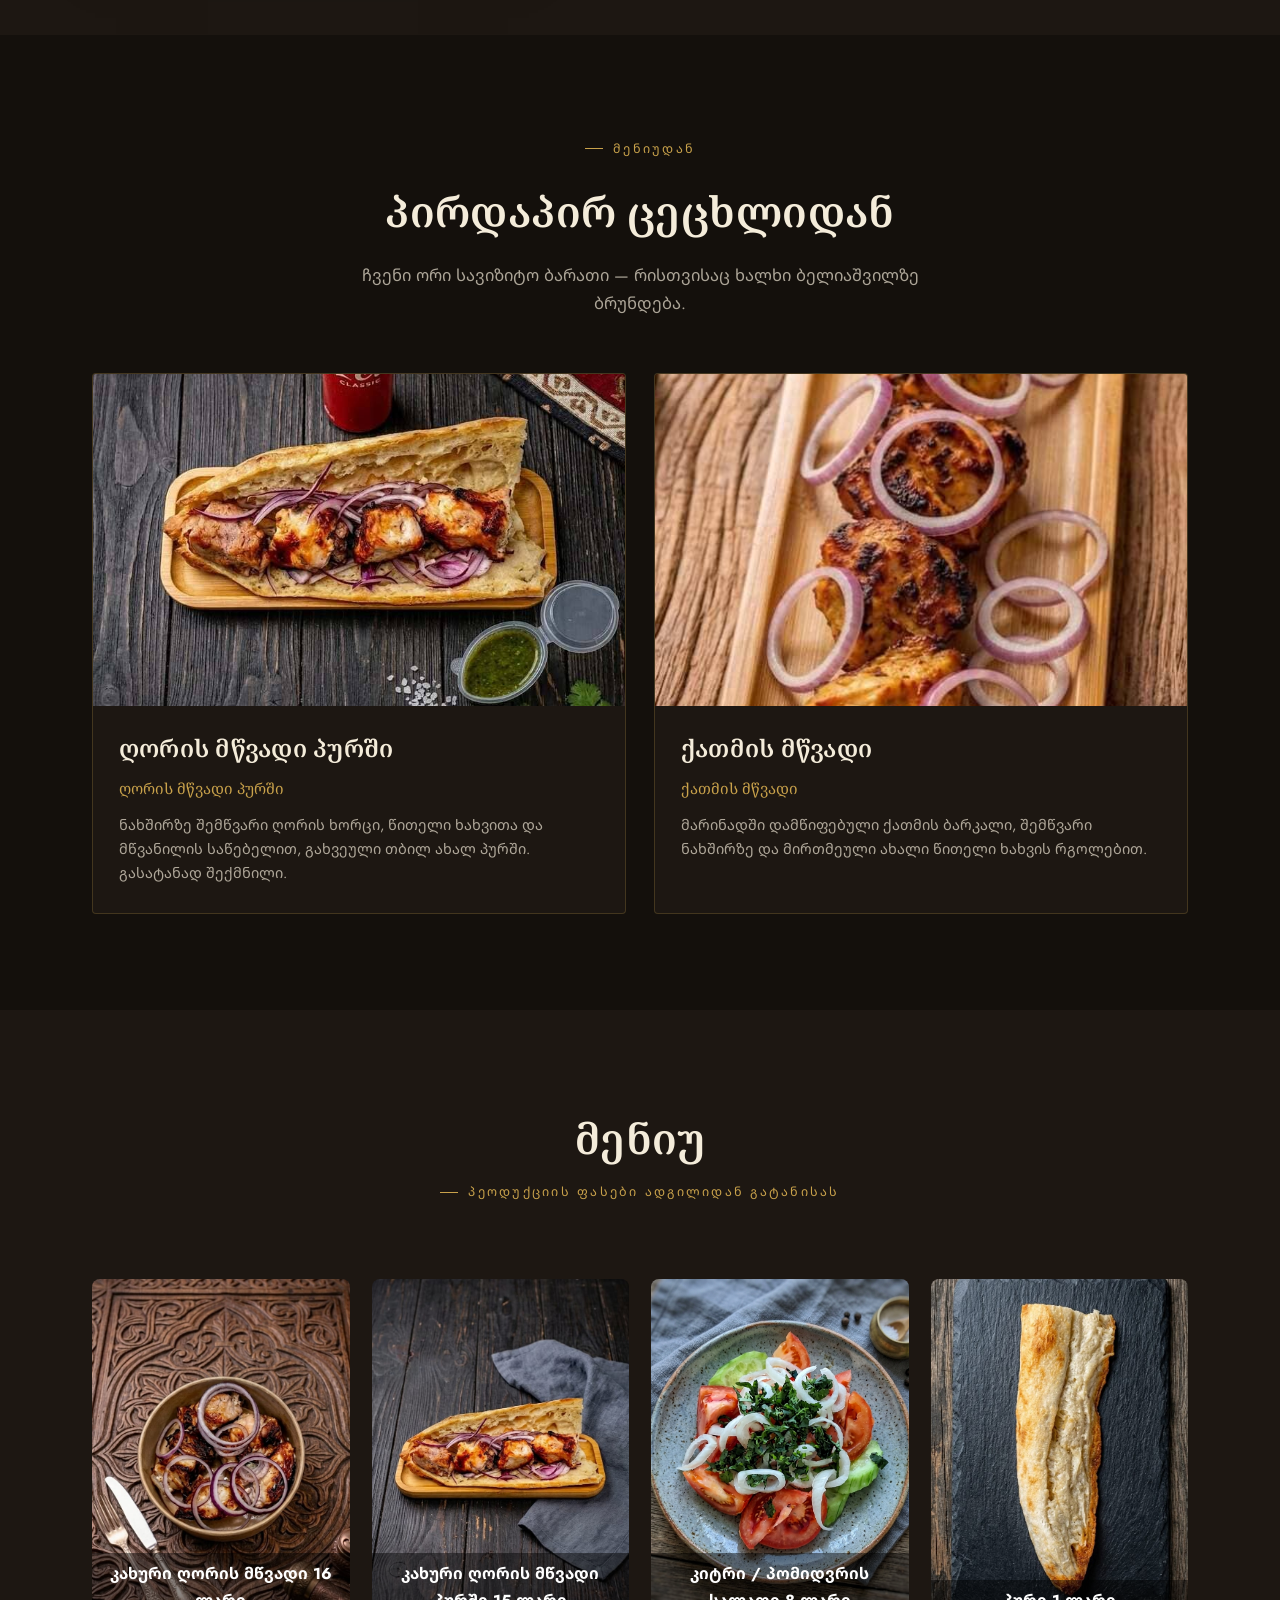
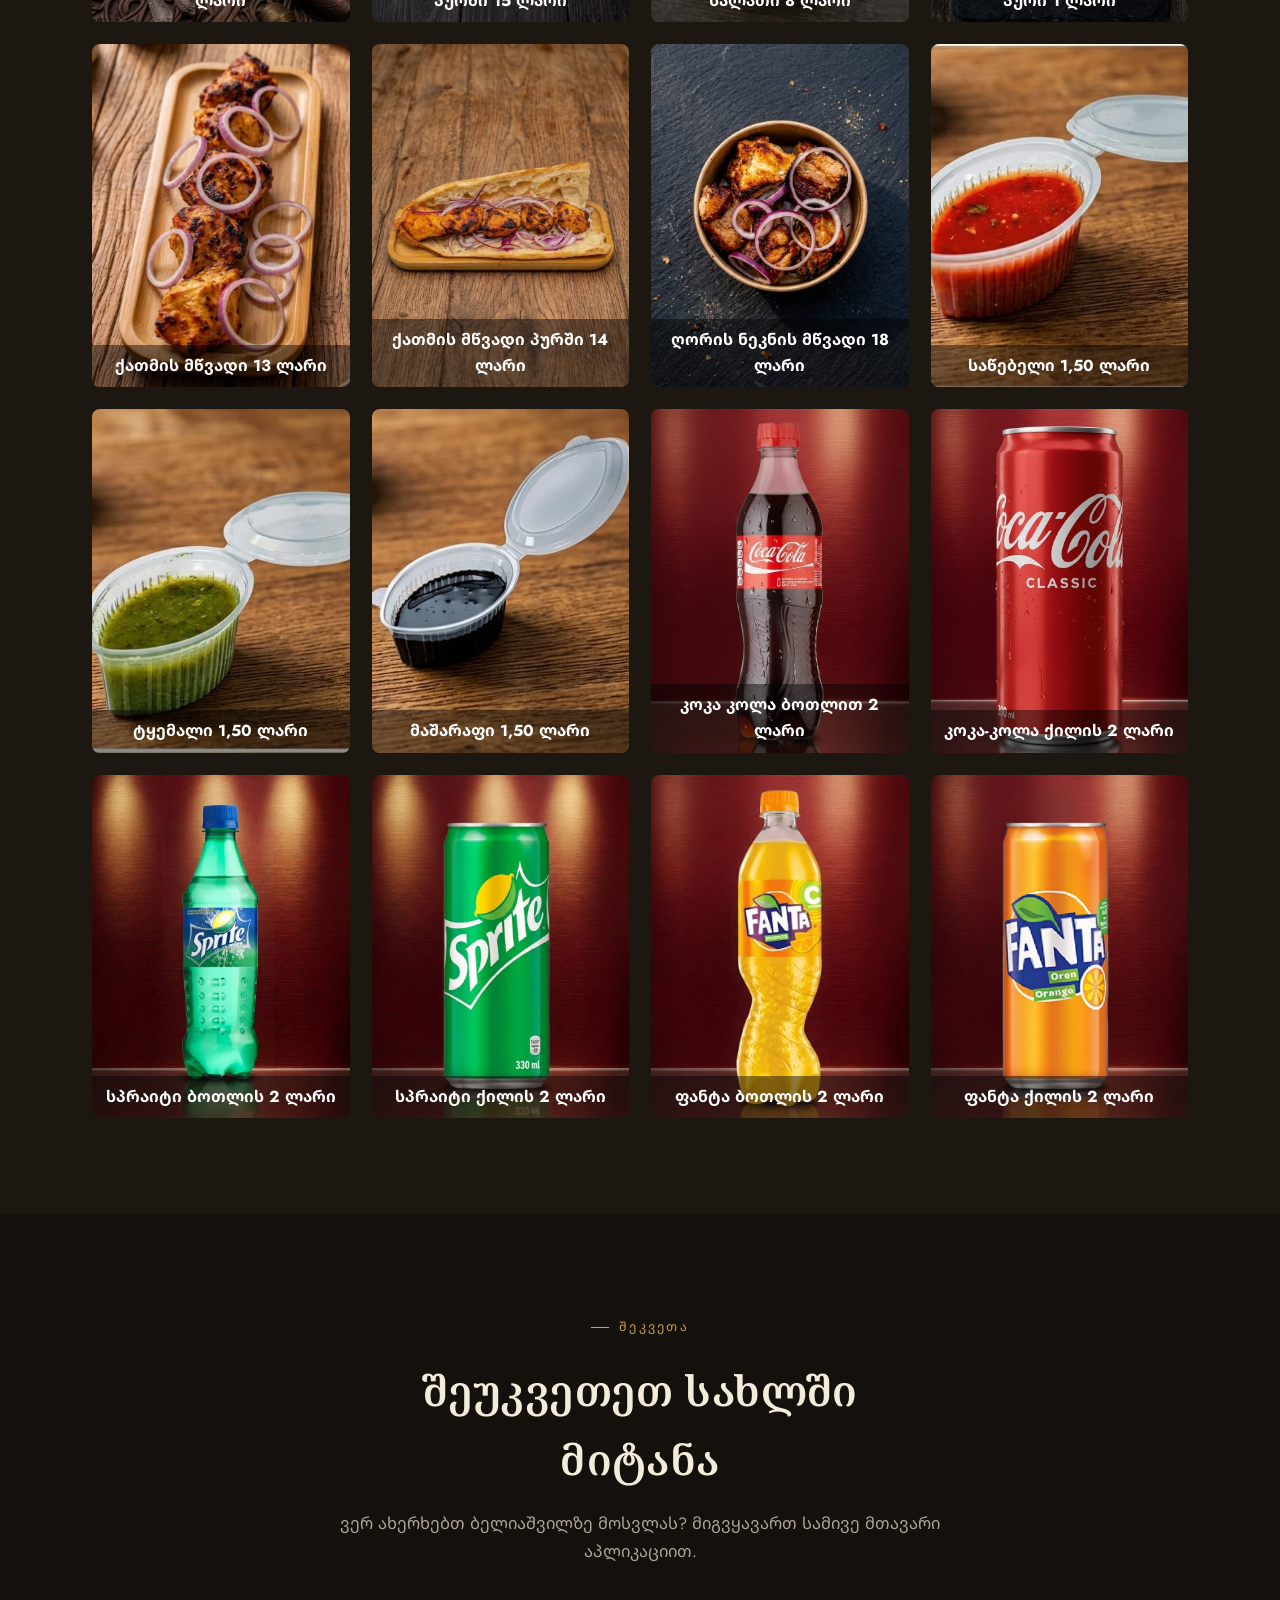
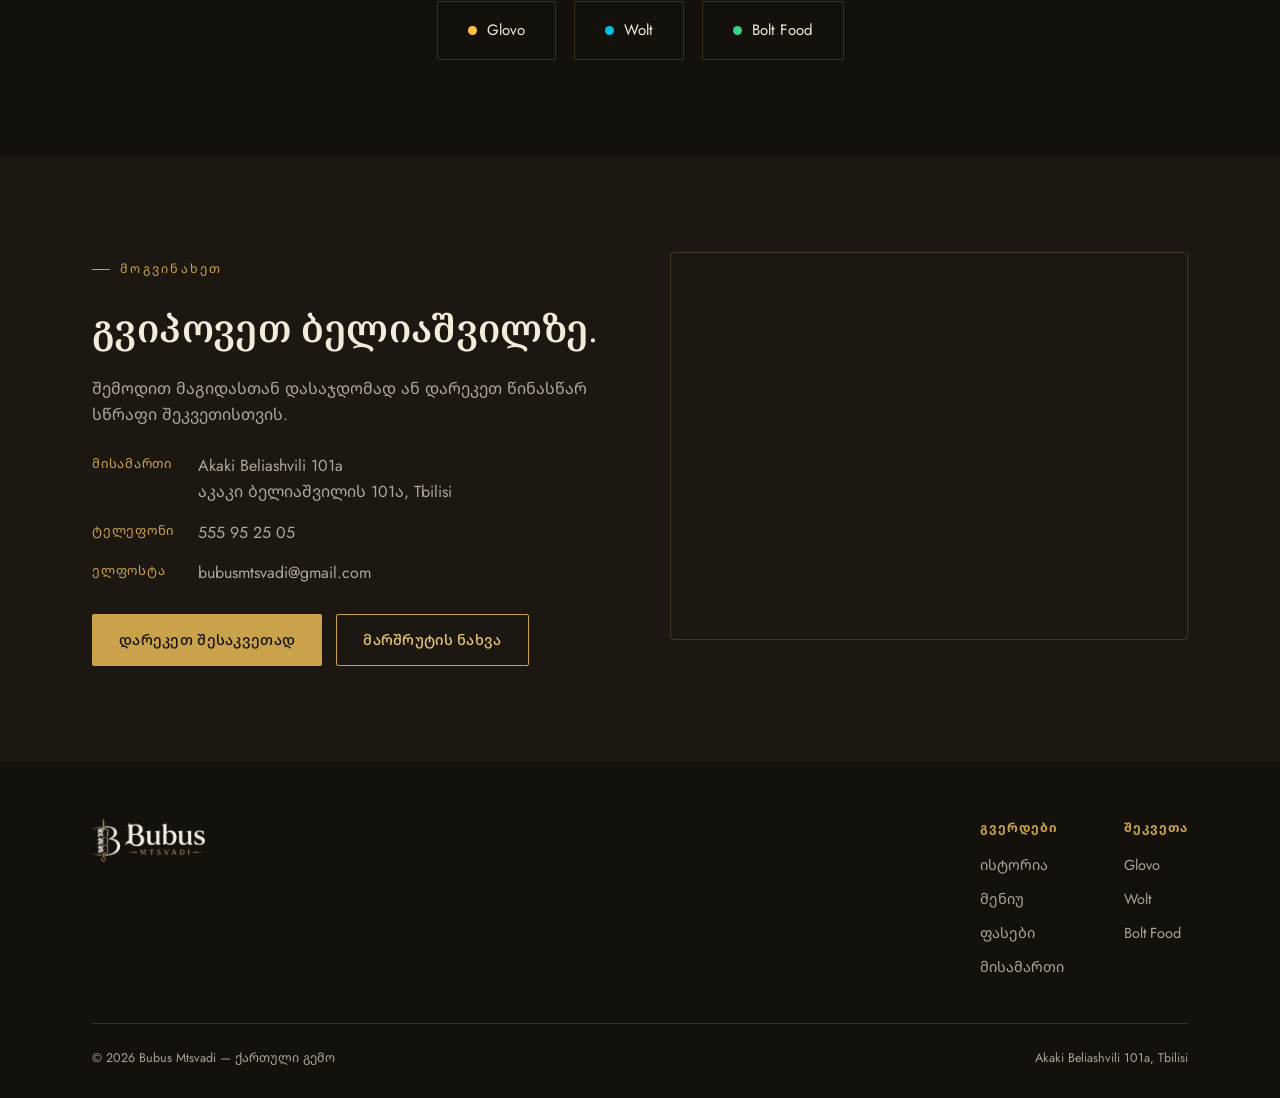
==== commit 80dfd53e: "done langs for prices" ====
--- a/index.html
+++ b/index.html
@@ -99,7 +99,7 @@
       <div class="nav-links">
         <a href="#story">ისტორია</a>
         <a href="#menu">მენიუ</a>
-        <a href="#gallery">გალერეა</a>
+        <a href="#gallery">ფასები</a>
         <a href="#delivery">შეკვეთა</a>
         <a href="#visit">მისამართი</a>
       </div>
@@ -269,6 +269,7 @@
             <h4>გვერდები</h4>
             <a href="#story">ისტორია</a>
             <a href="#menu">მენიუ</a>
+            <a href="#gallery">ფასები</a>
             <a href="#visit">მისამართი</a>
           </div>
           <div class="footer-col">
